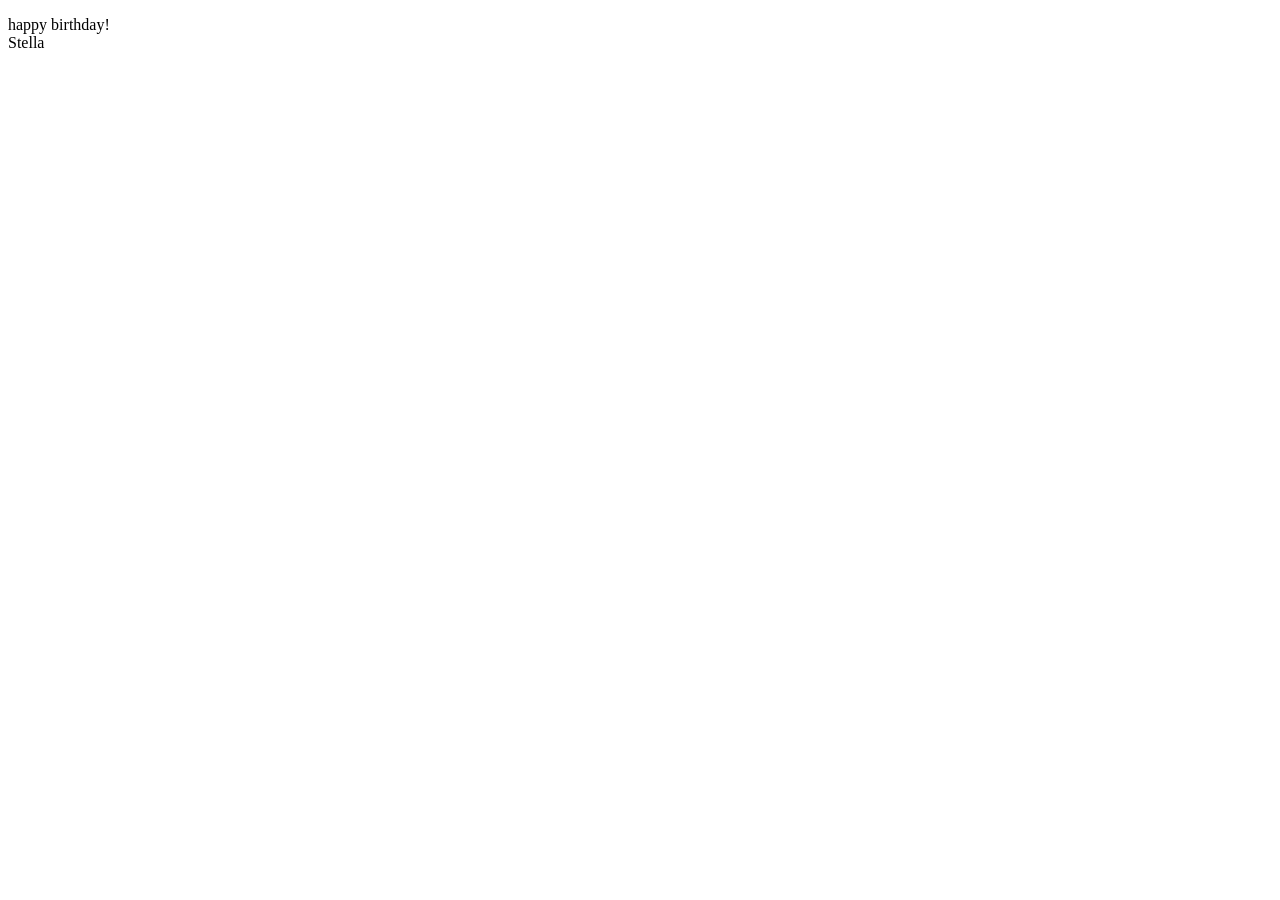
==== index.html @ af384763 "Rename vidi.html to index.html" ====
<!DOCTYPE html>
<html>
<head>
  <link rel="stylesheet" href="style.css">
</head>
<body>
  <div class="cake">
    <div class="candle">
      <div class="fire"></div>
    </div>
    <p>happy birthday! <br> Stella</p>
  </div>
</body>
</html>
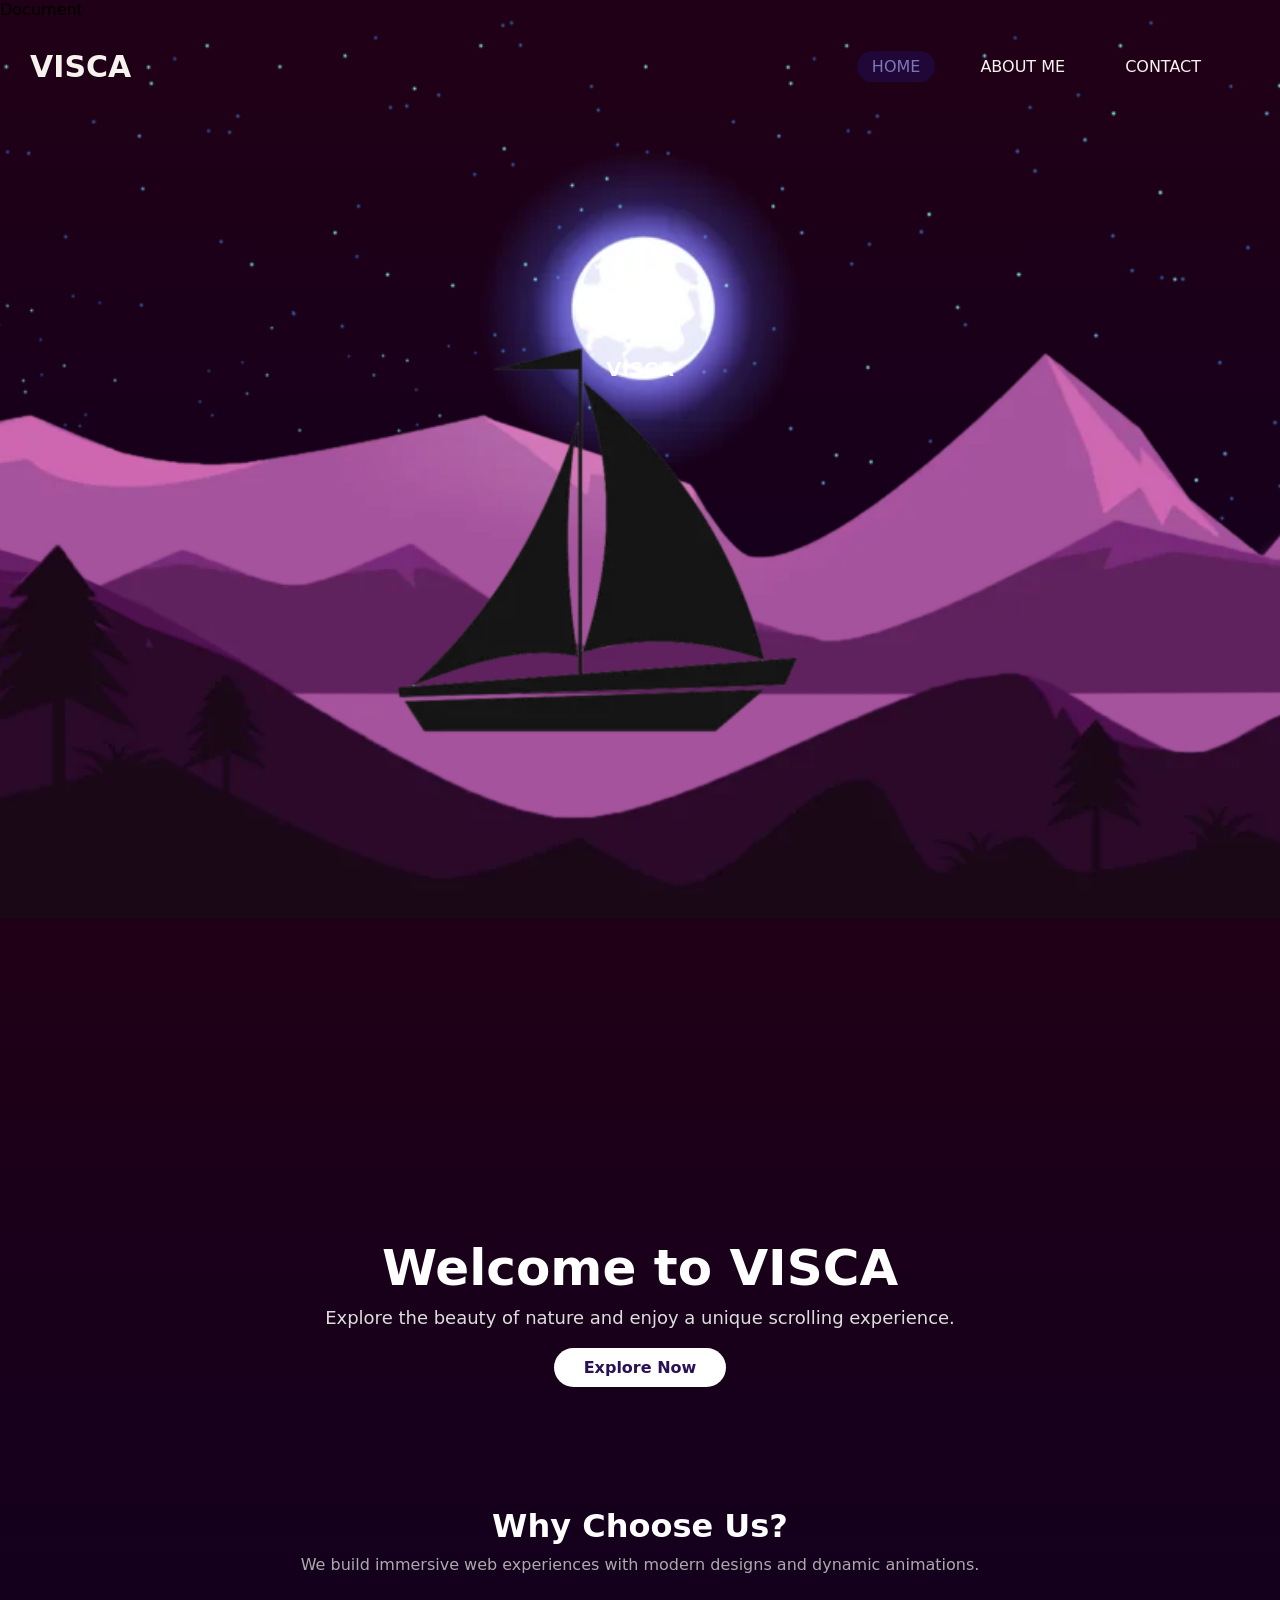
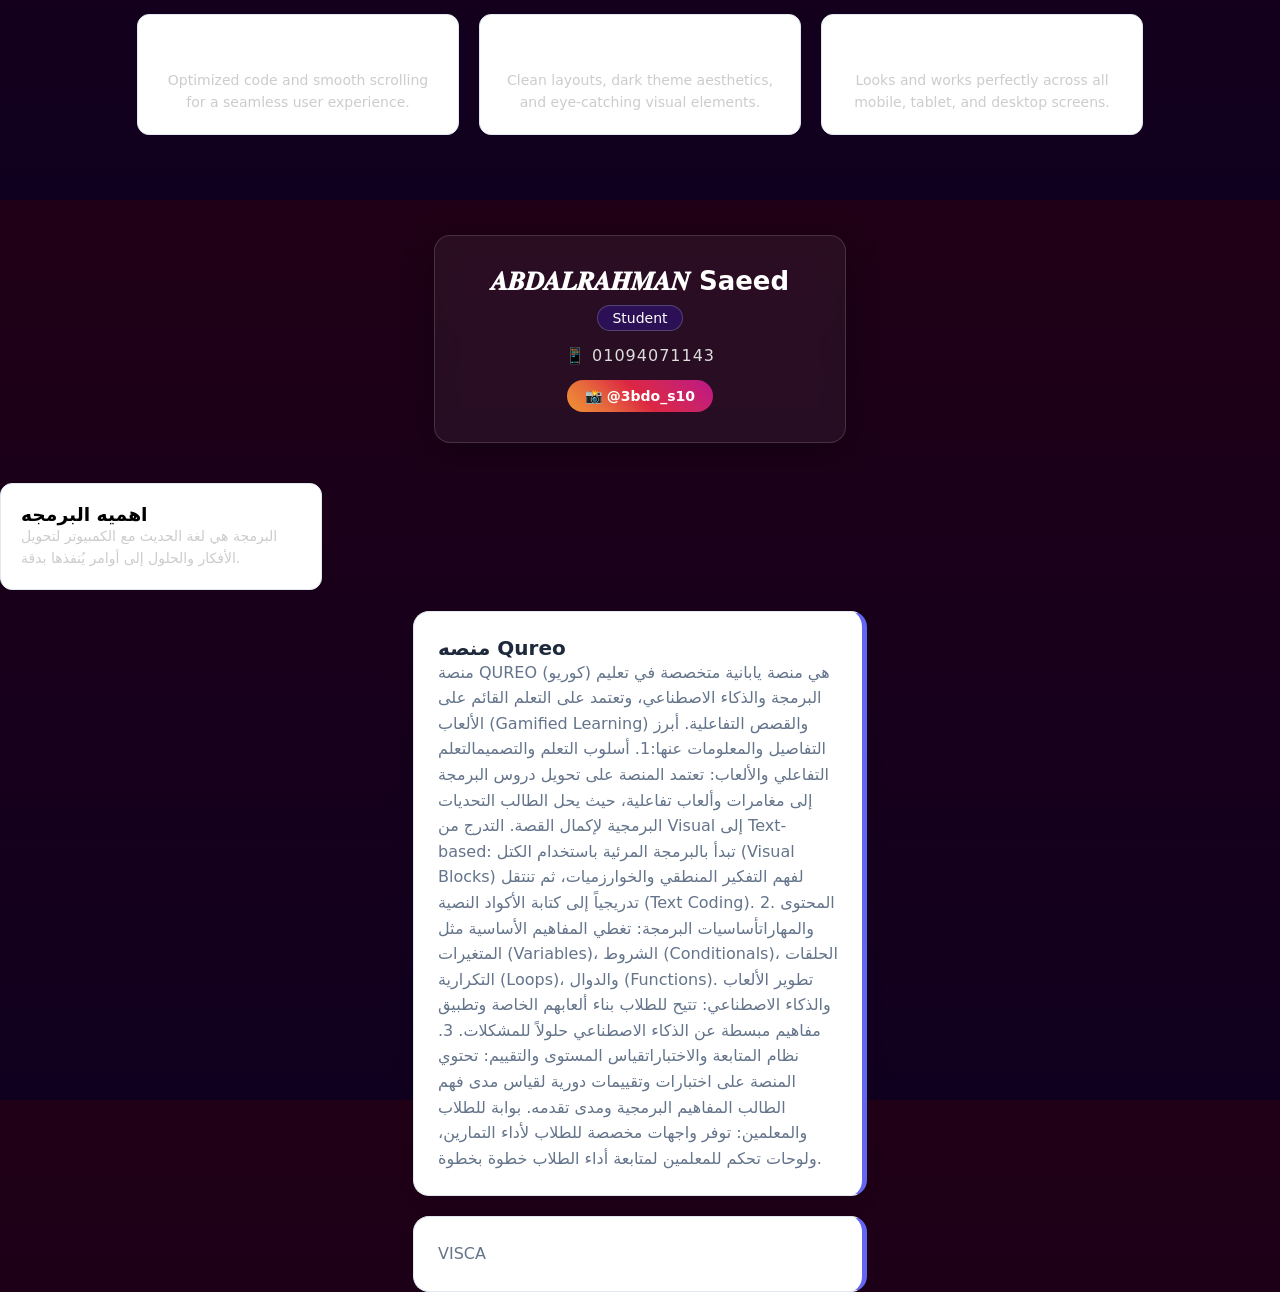
==== commit 3af04493: "Add files via upload" ====
--- a/index.html
+++ b/index.html
@@ -1,14 +1,86 @@
 <!DOCTYPE html>
-<html>
+<html lang="en">
 <head>
-  <link rel="stylesheet" href="style.css">
+    <meta charset="UTF-8">
+    <link rel="stylesheet" href="style.css"
+    <title>Document</title>
 </head>
 <body>
-  <div class="cake">
-    <div class="candle">
-      <div class="fire"></div>
+    <header>
+        <h2><a href="#" class="logo">VISCA</a></h2>
+        <ul>
+<li> <a href="#"class="active">HOME</a></li>
+<li> <a href="#">ABOUT ME</a></li>
+<li> <a href="#">CONTACT</a></li>
+
+        </ul>
+    </header>
+    <section class="main">
+   <img src="stars1-1024x576.png" id="stars">
+   <h2 class="VISCA">VISCA</h2>
+   <img src="moon2-1024x576.png.webp" id="moon">
+<img src="mountains3-1024x576.png.webp" id="mountain 3">
+<img src="mountains4-1024x576.png.webp" id="mountain 4">
+<img src="river5-1024x576.png.webp  " id="river">
+<img src="boat6-1024x576.png.webp" id="boat1">
+<img src="mountains7-1024x576.png.webp" id="mountain 7">
+
+<script src="main.js"></script>
+    </section>
+<div class="content">
+
+<div class="content">
+    <h2>Welcome to VISCA</h2>
+    <p>Explore the beauty of nature and enjoy a unique scrolling experience.</p>
+    <a href="#" class="btn">Explore Now</a>
+</div>
+</div>
+<div class="details-section">
+    <h3>Why Choose Us?</h3>
+    <p class="section-desc">We build immersive web experiences with modern designs and dynamic animations.</p>
+    
+    <div class="cards-container">
+        <div class="card">
+            <h4>Fast Performance</h4>
+            <p>Optimized code and smooth scrolling for a seamless user experience.</p>
+        </div>
+        <div class="card">
+            <h4>Modern Design</h4>
+            <p>Clean layouts, dark theme aesthetics, and eye-catching visual elements.</p>
+        </div>
+        <div class="card">
+            <h4>Fully Responsive</h4>
+            <p>Looks and works perfectly across all mobile, tablet, and desktop screens.</p>
+        </div>
     </div>
-    <p>happy birthday! <br> Stella</p>
-  </div>
+</div>
+
+</div>
+<div class="profile-card">
+    <div class="profile-info">
+        <h2>𝑨𝑩𝑫𝑨𝑳𝑹𝑨𝑯𝑴𝑨𝑵 Saeed</h2>
+        <span class="badge">Student</span>
+        <p class="phone">📱 01094071143</p>
+        <a href="https://instagram.com/3bdo_s10" target="_blank" class="insta-btn">
+            📸 @3bdo_s10
+        </a>
+    </div>
+</div>
+<div class="card">
+  <h3>اهميه البرمجه</h3>
+  <p>البرمجة هي لغة الحديث مع الكمبيوتر لتحويل الأفكار والحلول إلى أوامر يُنفذها بدقة.</p>
+</div>
+
+<div class="styled-box">
+  <h2>منصه Qureo</h2>
+  <p>منصة QUREO (كوريو) هي منصة يابانية متخصصة في تعليم البرمجة والذكاء الاصطناعي، وتعتمد على التعلم القائم على الألعاب (Gamified Learning) والقصص التفاعلية.  أبرز التفاصيل والمعلومات عنها:1. أسلوب التعلم والتصميمالتعلم التفاعلي والألعاب: تعتمد المنصة على تحويل دروس البرمجة إلى مغامرات وألعاب تفاعلية، حيث يحل الطالب التحديات البرمجية لإكمال القصة.  التدرج من Visual إلى Text-based: تبدأ بالبرمجة المرئية باستخدام الكتل (Visual Blocks) لفهم التفكير المنطقي والخوارزميات، ثم تنتقل تدريجياً إلى كتابة الأكواد النصية (Text Coding).  2. المحتوى والمهاراتأساسيات البرمجة: تغطي المفاهيم الأساسية مثل المتغيرات (Variables)، الشروط (Conditionals)، الحلقات التكرارية (Loops)، والدوال (Functions).  تطوير الألعاب والذكاء الاصطناعي: تتيح للطلاب بناء ألعابهم الخاصة وتطبيق مفاهيم مبسطة عن الذكاء الاصطناعي حلولاً للمشكلات.  3. نظام المتابعة والاختباراتقياس المستوى والتقييم: تحتوي المنصة على اختبارات وتقييمات دورية لقياس مدى فهم الطالب المفاهيم البرمجية ومدى تقدمه.  بوابة للطلاب والمعلمين: توفر واجهات مخصصة للطلاب لأداء التمارين، ولوحات تحكم للمعلمين لمتابعة أداء الطلاب خطوة بخطوة.  </p>
+</div>
+<div class="styled-box">
+    <P>VISCA</P>
+
+</div>
+
+
+
 </body>
-</html>
+</html> 
--- a/style.css
+++ b/style.css
@@ -0,0 +1,284 @@
+*{
+    margin: 0;
+    padding: 0;
+}
+body{
+    background:linear-gradient(#200016,#10001f);
+    height: 100vh;
+    font-family:system-ui, -apple-system, BlinkMacSystemFont, 'Segoe UI', Roboto, Oxygen, Ubuntu, Cantarell, 'Open Sans', 'Helvetica Neue', sans-serif;
+}
+a{
+
+    text-decoration: none;
+    color:rgb(246, 242, 237)
+}
+header{
+    position: fixed;
+    width: 95%;
+    z-index: 10;
+    display: flex;
+    justify-content: space-between;
+align-items: center;
+margin: 30px;
+
+}
+header .logo{
+font-size:30px ;
+text-transform:uppercase ;
+
+}
+header ul{
+    display: flex;
+    justify-content:center ;
+    align-items: center;
+    list-style: none;
+}
+header ul li{
+
+    margin-right: 30px;
+}
+header ul li a{
+    padding: 6px 15px ;
+    border-radius: 20px;
+}
+header ul li a:hover, .active{
+background:#210737;
+color: rgb(123, 120, 181);
+
+}
+.main{
+position: relative;
+height: 100vh;
+width: 100%;
+display: flex;
+justify-content: center;
+align-items: center;
+}
+main::after{
+    content: ;
+    position: absolute;
+    bottom: 0;
+    height: 100px;
+    width:100% ;
+    background: linear-gradient(to top #10001f,transparent )
+}
+.main img{
+position: absolute;
+width: 100%;
+height:100vh;
+object-fit:cover ;
+}
+#moon{
+    mix-blend-mode:screen ;
+    transform: translateY(100px);
+}
+.VISCA{
+    color: #f6ecf3;
+    font-size: 20PX;
+    text-transform: uppercase;
+    transform: translateY(-100px);
+
+}
+.content{
+color:#fdf6fb ;
+padding: 30px; ;
+}
+.content h2{
+    margin: 20px;
+    font-size: 40px;
+}
+.contant p{
+margin: 20px;
+
+}
+.content {
+    text-align: center;
+    color: #fff;
+    padding-top: 150px; /* أو تظبط المارجن حسب ما تحب */
+}
+
+.content h2 {
+    font-size: 50px;
+    margin-bottom: 10px;
+}
+
+.content p {
+    font-size: 18px;
+    margin-bottom: 20px;
+    color: #ddd;
+}
+
+.content .btn {
+    text-decoration: none;
+    background: #fff;
+    color: #2b1055;
+    padding: 10px 30px;
+    border-radius: 20px;
+    font-weight: bold;
+    display: inline-block;
+    transition: 0.3s;
+}
+
+.content .btn:hover {
+    background: #2b1055;
+    color: #fff;
+}
+.details-section {
+    padding: 60px 20px;
+    text-align: center;
+    color: #fff;
+}
+
+.details-section h3 {
+    font-size: 32px;
+    margin-bottom: 10px;
+}
+
+.section-desc {
+    color: #aaa;
+    margin-bottom: 40px;
+}
+
+.cards-container {
+    display: flex;
+    justify-content: center;
+    gap: 20px;
+    flex-wrap: wrap;
+}
+
+.card {
+    background: rgba(255, 255, 255, 0.05);
+    border: 1px solid rgba(255, 255, 255, 0.1);
+    padding: 25px;
+    border-radius: 12px;
+    width: 280px;
+    backdrop-filter: blur(5px);
+    transition: transform 0.3s, background 0.3s;
+}
+
+.card:hover {
+    transform: translateY(-8px);
+    background: rgba(255, 255, 255, 0.1);
+}
+
+.card h4 {
+    font-size: 20px;
+    margin-bottom: 10px;
+    color: #fff;
+}
+
+.card p {
+    font-size: 14px;
+    color: #ccc;
+    line-height: 1.6;
+}
+.profile-card {
+    background: rgba(255, 255, 255, 0.05);
+    border: 1px solid rgba(255, 255, 255, 0.15);
+    border-radius: 16px;
+    padding: 30px;
+    max-width: 350px;
+    margin: 40px auto;
+    text-align: center;
+    backdrop-filter: blur(10px);
+    box-shadow: 0 8px 32px rgba(0, 0, 0, 0.3);
+}
+
+.profile-info h2 {
+    color: #fff;
+    font-size: 26px;
+    margin-bottom: 8px;
+}
+
+.profile-info .badge {
+    display: inline-block;
+    background: #2b1055;
+    color: #fff;
+    padding: 4px 14px;
+    border-radius: 20px;
+    font-size: 14px;
+    margin-bottom: 15px;
+    border: 1px solid rgba(255, 255, 255, 0.2);
+}
+
+.profile-info .phone {
+    color: #ddd;
+    font-size: 16px;
+    letter-spacing: 1px;
+}
+body {
+    min-height: 100vh;
+    overflow-x: hidden;
+    /* يمنع أي مساحة فاضية زيادة تحت */
+    margin: 0;
+    padding: 0;
+}
+.insta-btn {
+    display: inline-block;
+    margin-top: 15px;
+    padding: 8px 18px;
+    color: #fff;
+    text-decoration: none;
+    font-weight: bold;
+    font-size: 14px;
+    border-radius: 25px;
+    background: linear-gradient(45deg, #f09433, #e6683c, #dc2743, #cc2366, #bc1888);
+    transition: transform 0.3s, box-shadow 0.3s;
+}
+
+.insta-btn:hover {
+    transform: translateY(-3px);
+    box-shadow: 0 5px 15px rgba(220, 39, 67, 0.4);
+}
+.card {
+  padding: 20px;
+  border-radius: 12px;
+  background: #ffffff;
+  border: 1px solid #e2e8f0;
+  transition: transform 0.3s ease, box-shadow 0.3s ease;
+}
+
+.card:hover {
+  transform: translateY(-8px);
+  box-shadow: 0 12px 24px rgba(0, 0, 0, 0.1);
+}
+.btn-primary {
+  padding: 12px 28px;
+  border: none;
+  border-radius: 8px;
+  background: linear-gradient(135deg, #6366f1, #4f46e5);
+  color: white;
+  font-weight: bold;
+  cursor: pointer;
+  transition: opacity 0.2s ease, transform 0.1s ease;
+}
+
+.btn-primary:hover {
+  opacity: 0.9;
+}
+
+.btn-primary:active {
+  transform: scale(0.98);
+}
+.styled-box {
+  max-width: 400px; /* عرض المربع */
+  padding: 24px; /* مسافة داخلية بين النص والحدود */
+  margin: 20px auto; /* توسيط المربع في منتصف الصفحة */
+  background: #ffffff; /* لون الخلفية */
+  border-radius: 16px; /* انحناء الزوايا */
+  border: 1px solid #e2e8f0; /* إطار ناعم */
+  box-shadow: 0 10px 25px -5px rgba(0, 0, 0, 0.08); /* ظل ناعم لخروج المربع عن الخلفية */
+  border-right: 5px solid #6366f1; /* شريط ملون جانبي لإضافة لمسة جمالية */
+}
+
+.styled-box h2 {
+  margin-top: 0;
+  color: #1e293b;
+  font-size: 1.25rem;
+}
+
+.styled-box p {
+  color: #64748b;
+  line-height: 1.6;
+  margin-bottom: 0;
+}
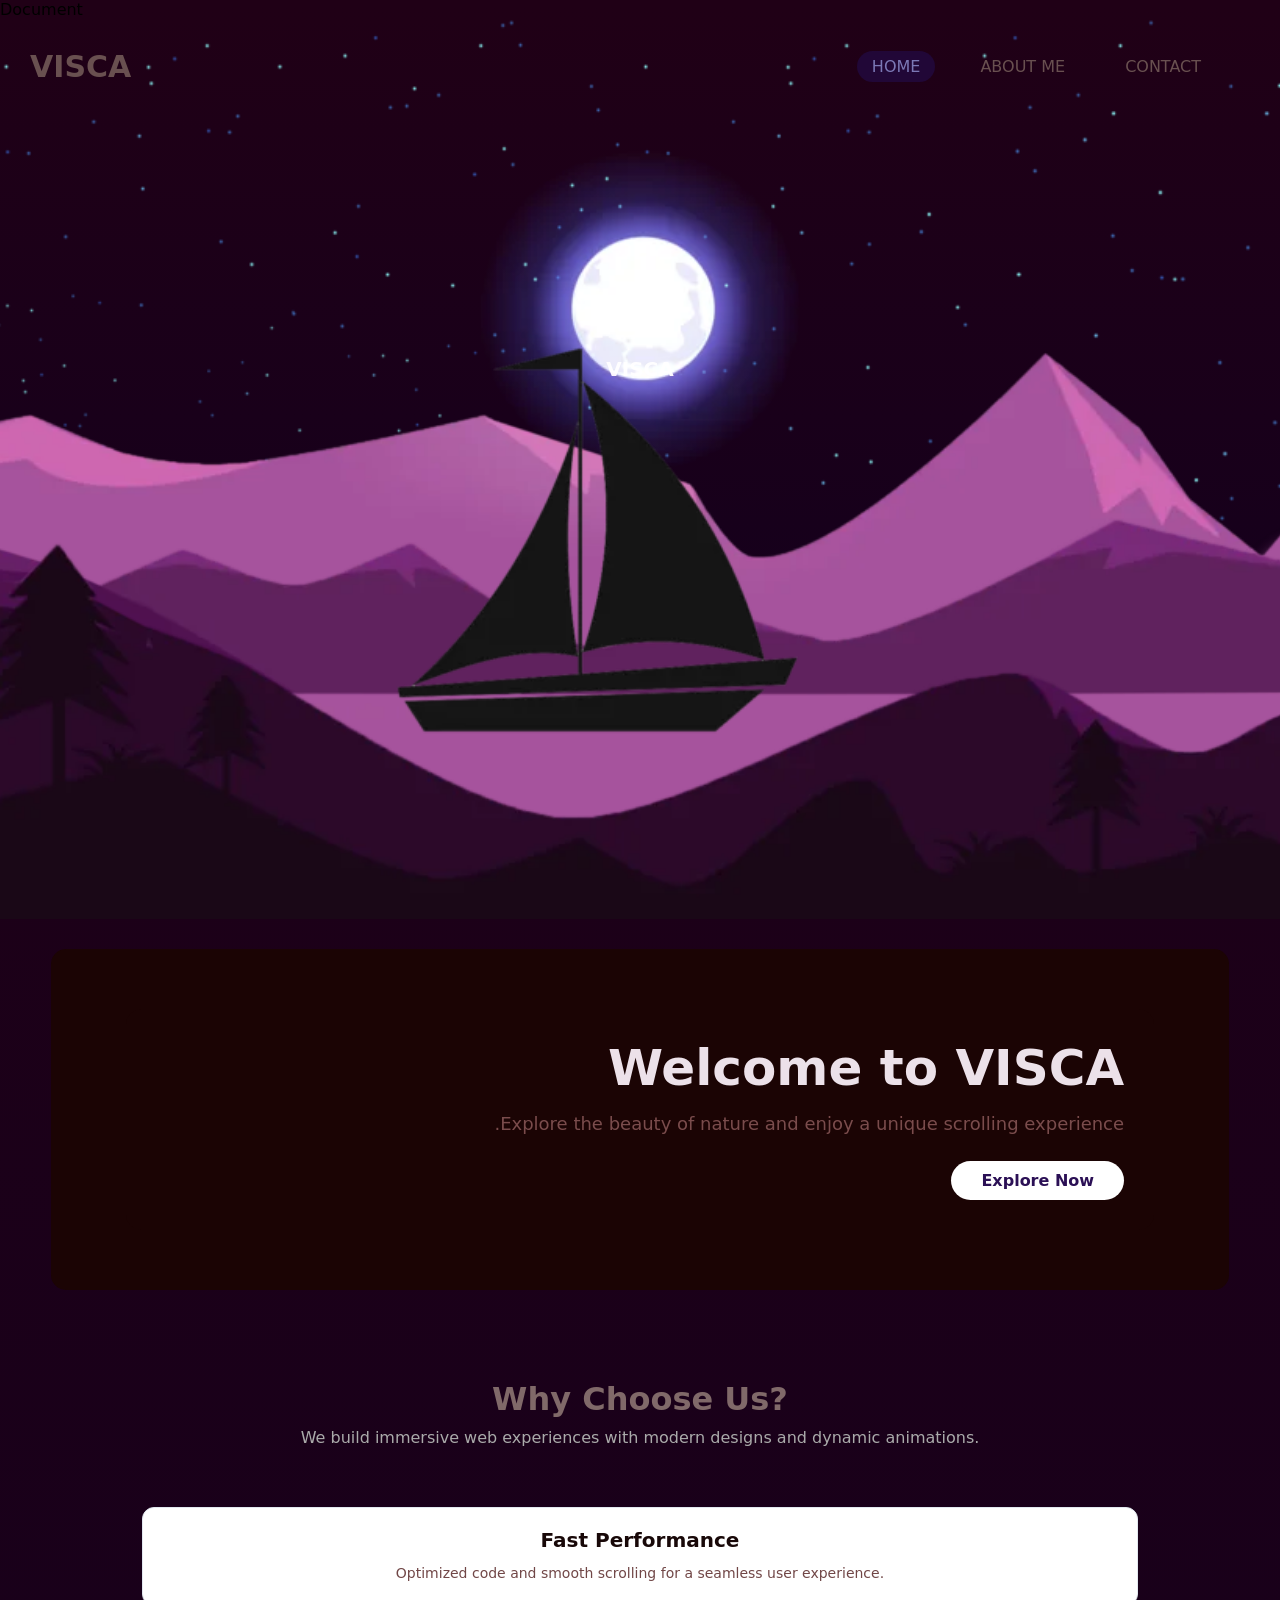
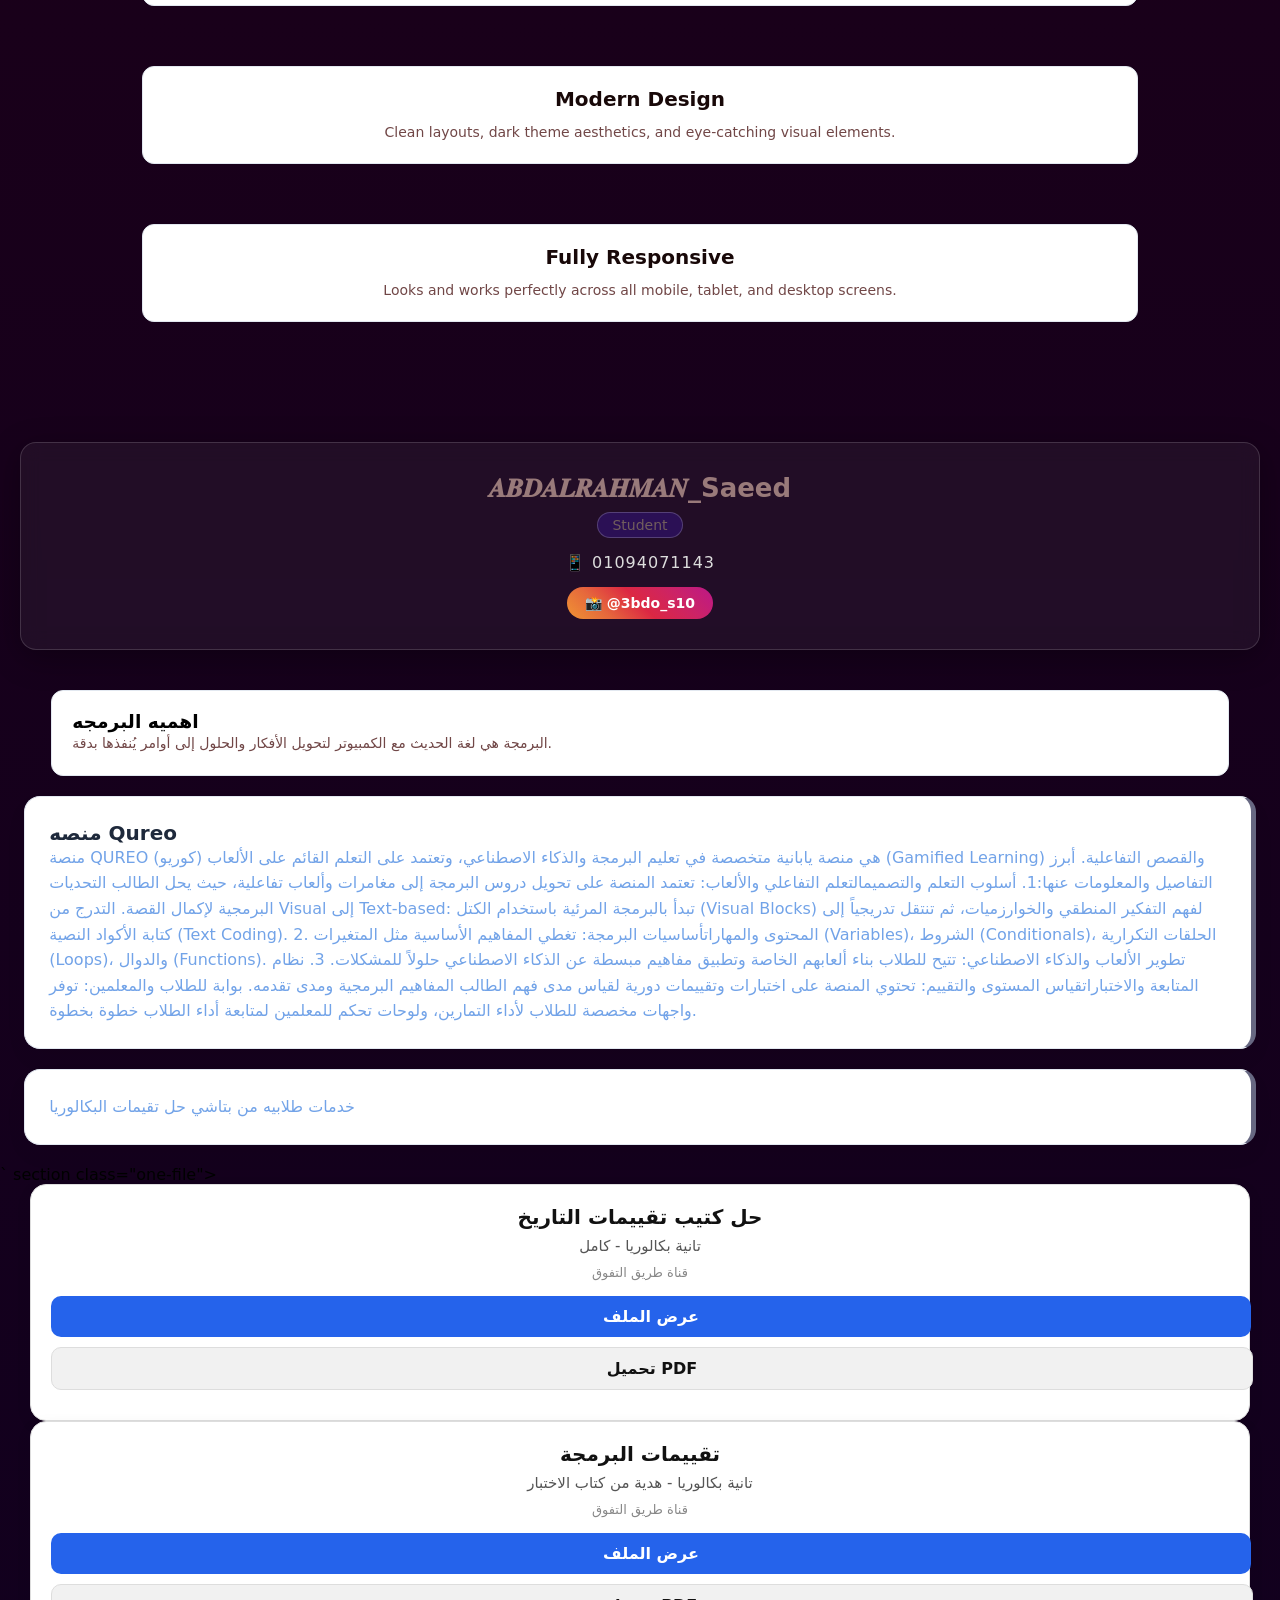
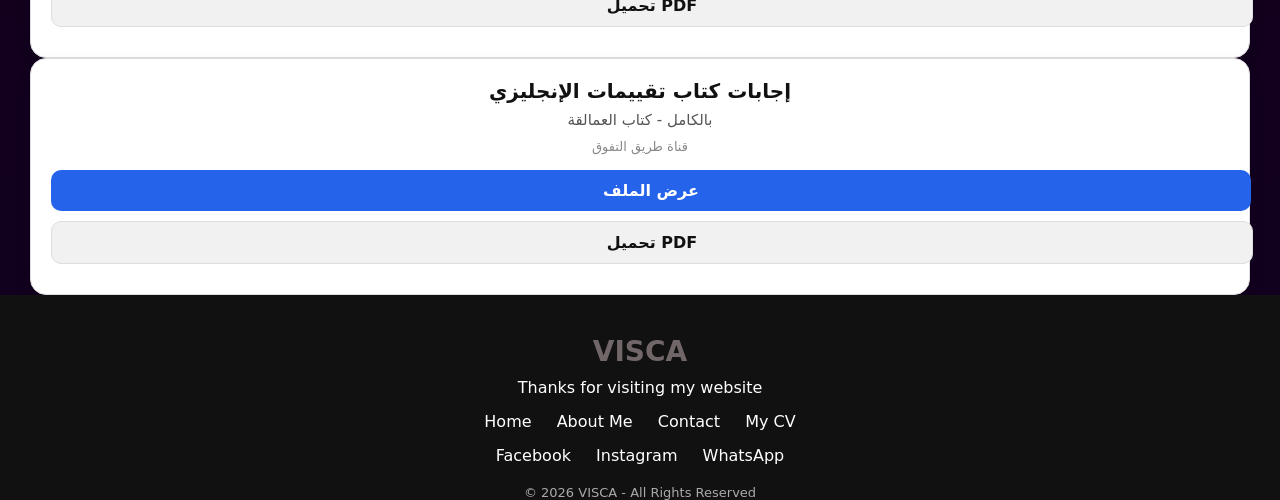
==== commit 5e81873b: "Add files via upload" ====
--- a/index.html
+++ b/index.html
@@ -2,6 +2,7 @@
 <html lang="en">
 <head>
     <meta charset="UTF-8">
+   <meta name="viewport" content="width=device-width, initial-scale=1.0">
     <link rel="stylesheet" href="style.css"
     <title>Document</title>
 </head>
@@ -58,7 +59,7 @@
 </div>
 <div class="profile-card">
     <div class="profile-info">
-        <h2>𝑨𝑩𝑫𝑨𝑳𝑹𝑨𝑯𝑴𝑨𝑵 Saeed</h2>
+        <h2>𝑨𝑩𝑫𝑨𝑳𝑹𝑨𝑯𝑴𝑨𝑵_Saeed</h2>
         <span class="badge">Student</span>
         <p class="phone">📱 01094071143</p>
         <a href="https://instagram.com/3bdo_s10" target="_blank" class="insta-btn">
@@ -76,11 +77,57 @@
   <p>منصة QUREO (كوريو) هي منصة يابانية متخصصة في تعليم البرمجة والذكاء الاصطناعي، وتعتمد على التعلم القائم على الألعاب (Gamified Learning) والقصص التفاعلية.  أبرز التفاصيل والمعلومات عنها:1. أسلوب التعلم والتصميمالتعلم التفاعلي والألعاب: تعتمد المنصة على تحويل دروس البرمجة إلى مغامرات وألعاب تفاعلية، حيث يحل الطالب التحديات البرمجية لإكمال القصة.  التدرج من Visual إلى Text-based: تبدأ بالبرمجة المرئية باستخدام الكتل (Visual Blocks) لفهم التفكير المنطقي والخوارزميات، ثم تنتقل تدريجياً إلى كتابة الأكواد النصية (Text Coding).  2. المحتوى والمهاراتأساسيات البرمجة: تغطي المفاهيم الأساسية مثل المتغيرات (Variables)، الشروط (Conditionals)، الحلقات التكرارية (Loops)، والدوال (Functions).  تطوير الألعاب والذكاء الاصطناعي: تتيح للطلاب بناء ألعابهم الخاصة وتطبيق مفاهيم مبسطة عن الذكاء الاصطناعي حلولاً للمشكلات.  3. نظام المتابعة والاختباراتقياس المستوى والتقييم: تحتوي المنصة على اختبارات وتقييمات دورية لقياس مدى فهم الطالب المفاهيم البرمجية ومدى تقدمه.  بوابة للطلاب والمعلمين: توفر واجهات مخصصة للطلاب لأداء التمارين، ولوحات تحكم للمعلمين لمتابعة أداء الطلاب خطوة بخطوة.  </p>
 </div>
 <div class="styled-box">
-    <P>VISCA</P>
+    <P>خدمات طلابيه من بتاشي 
+        حل تقيمات البكالوريا
+    </P>
 
-</div>
+</div>`
 
+section class="one-file">
+  <div class="small-box">
+    <h3>حل كتيب تقييمات التاريخ</h3>
+    <p>تانية بكالوريا - كامل</p>
+    <span>قناة طريق التفوق</span>
+    <a href="pdfs/tarikh.pdf" target="_blank" class="btn-view">عرض الملف</a>
+    <a href="pdfs/tarikh.pdf" download class="btn-down">تحميل PDF</a>
+  </div>
+</section>
 
+  <!-- مربع البرمجة الجديد -->
+  <div class="small-box">
+    <h3>تقييمات البرمجة</h3>
+    <p>تانية بكالوريا - هدية من كتاب الاختبار</p>
+    <span>قناة طريق التفوق</span>
+    <a href="pdfs/prog.pdf" target="_blank" class="btn-view">عرض الملف</a>
+    <a href="pdfs/prog.pdf" download class="btn-down">تحميل PDF</a>
+  </div>
+  <div class="small-box">
+    <h3>إجابات كتاب تقييمات الإنجليزي</h3>
+    <p>بالكامل - كتاب العمالقة</p>
+    <span>قناة طريق التفوق</span>
+    <a href="pdfs/english.pdf" target="_blank" class="btn-view">عرض الملف</a>
+    <a href="pdfs/english.pdf" download class="btn-down">تحميل PDF</a>
+  </div>
+</section>
+</section>
+<footer>
+  <h3>VISCA</h3>
+  <p>Thanks for visiting my website</p>
 
+  <div class="footer-links">
+    <a href="#home">Home</a>
+    <a href="#about">About Me</a>
+    <a href="#contact">Contact</a>
+    <a href="my-cv.pdf" target="_blank">My CV</a>
+  </div>
+
+  <div class="footer-social">
+    <a href="https://www.facebook.com/اسمك" target="_blank">Facebook</a>
+    <a href="https://www.instagram.com/اسمك" target="_blank">Instagram</a>
+    <a href="https://wa.me/201000000000" target="_blank">WhatsApp</a>
+  </div>
+
+  <p class="copy">© 2026 VISCA - All Rights Reserved</p>
+</footer>
 </body>
 </html> 
--- a/style.css
+++ b/style.css
@@ -10,7 +10,7 @@
 a{
 
     text-decoration: none;
-    color:rgb(246, 242, 237)
+    color:rgb(105, 80, 80)
 }
 header{
     position: fixed;
@@ -55,7 +55,7 @@
 align-items: center;
 }
 main::after{
-    content: ;
+    content: 5px; ;
     position: absolute;
     bottom: 0;
     height: 100px;
@@ -79,22 +79,30 @@
     transform: translateY(-100px);
 
 }
-.content{
-color:#fdf6fb ;
-padding: 30px; ;
-}
-.content h2{
-    margin: 20px;
-    font-size: 40px;
-}
-.contant p{
-margin: 20px;
-
-}
 .content {
-    text-align: center;
-    color: #fff;
-    padding-top: 150px; /* أو تظبط المارجن حسب ما تحب */
+  width: 100%;
+  max-width: 1150px;
+  margin: 30px auto;
+  background: #1b0404;
+  color: #ece1e9;
+  padding: 30px;
+  border-radius: 15px;
+  text-align: right;
+  direction: rtl;
+  height: auto;
+  box-sizing: border-box;
+}
+
+.content h2 {
+  margin: 0 0 20px 0;
+  font-size: 32px;
+  text-align: right;
+}
+
+.content p {
+  margin: 0;
+  line-height: 1.9;
+  font-size: 17px;
 }
 
 .content h2 {
@@ -105,7 +113,7 @@
 .content p {
     font-size: 18px;
     margin-bottom: 20px;
-    color: #ddd;
+    color: #7a4c4c;
 }
 
 .content .btn {
@@ -120,13 +128,13 @@
 }
 
 .content .btn:hover {
-    background: #2b1055;
+    background: #57486e;
     color: #fff;
 }
 .details-section {
     padding: 60px 20px;
     text-align: center;
-    color: #fff;
+    color: #806969;
 }
 
 .details-section h3 {
@@ -151,7 +159,7 @@
     border: 1px solid rgba(255, 255, 255, 0.1);
     padding: 25px;
     border-radius: 12px;
-    width: 280px;
+    width: 400px;
     backdrop-filter: blur(5px);
     transition: transform 0.3s, background 0.3s;
 }
@@ -164,12 +172,12 @@
 .card h4 {
     font-size: 20px;
     margin-bottom: 10px;
-    color: #fff;
+    color: #180808;
 }
 
 .card p {
     font-size: 14px;
-    color: #ccc;
+    color: #714747;
     line-height: 1.6;
 }
 .profile-card {
@@ -185,7 +193,7 @@
 }
 
 .profile-info h2 {
-    color: #fff;
+    color: #997a7a;
     font-size: 26px;
     margin-bottom: 8px;
 }
@@ -193,7 +201,7 @@
 .profile-info .badge {
     display: inline-block;
     background: #2b1055;
-    color: #fff;
+    color: #715d5d;
     padding: 4px 14px;
     border-radius: 20px;
     font-size: 14px;
@@ -228,7 +236,7 @@
 
 .insta-btn:hover {
     transform: translateY(-3px);
-    box-shadow: 0 5px 15px rgba(220, 39, 67, 0.4);
+    box-shadow: 0 5px 15px rgba(127, 106, 109, 0.4);
 }
 .card {
   padding: 20px;
@@ -268,7 +276,7 @@
   border-radius: 16px; /* انحناء الزوايا */
   border: 1px solid #e2e8f0; /* إطار ناعم */
   box-shadow: 0 10px 25px -5px rgba(0, 0, 0, 0.08); /* ظل ناعم لخروج المربع عن الخلفية */
-  border-right: 5px solid #6366f1; /* شريط ملون جانبي لإضافة لمسة جمالية */
+  border-right: 5px solid #676882; /* شريط ملون جانبي لإضافة لمسة جمالية */
 }
 
 .styled-box h2 {
@@ -278,7 +286,206 @@
 }
 
 .styled-box p {
-  color: #64748b;
+  color: #72a3e8;
   line-height: 1.6;
   margin-bottom: 0;
+}
+html, body {
+  height: auto !important;
+  min-height: 0 !important;
+  overflow-x: hidden;
+  overflow-y: auto;
+}
+
+body > *:last-child {
+  height: auto !important;
+  min-height: 0 !important;
+  margin-bottom: 0 !important;
+  padding-bottom: 0 !important;
+}
+footer {
+  background-color: #111; /* أسود زي موقعك */
+  color: white;
+  text-align: center;
+  padding: 40px 20px;
+  margin: 0;
+  height: auto; /* دي اللي بتخليه يقف ومايكملش */
+}
+
+footer h3 {
+  color: #726768; /* أحمر زي اللون اللي عندك */
+  font-size: 28px;
+  margin: 0 0 10px 0;
+}
+
+footer a {
+  color: white;
+  text-decoration: none;
+  margin: 0 10px;
+  font-size: 16px;
+}
+
+footer a:hover {
+  color: #e50914;
+}
+
+.footer-links, .footer-social {
+  margin: 15px 0;
+}
+
+.copy {
+  font-size: 13px;
+  color: #aaa;
+  margin-top: 20px;
+}
+/* خلي الكارت الأبيض بعرض الشاشة */
+.قسم-الكلام-الأبيض, .card, .box, .content-box {
+  width: 90% !important;
+  max-width: 1100px !important;
+  margin: 20px auto !important;
+  box-sizing: border-box;
+  height: auto !important;
+  min-height: 0 !important;
+  overflow: hidden;
+}
+
+/* لو عايزه يلزق في الشاشة كلها من غير فراغ خالص */
+.full-width {
+  width: 100% !important;
+  max-width: 100% !important;
+  margin: 0 !important;
+  border-radius: 0 !important;
+}
+/* جرب ده مؤقتا عشان نعرف المشكلة فين */
+body * {
+  max-width: 100% !important;
+}
+
+div[class] {
+  width: 92% !important;
+  max-width: 1200px !important;
+  margin-left: auto !important;
+  margin-right: auto !important;
+}
+.one-file {
+  display: flex;
+  justify-content: center;
+  margin: 40px 0;
+  direction: rtl;
+}
+
+.small-box {
+  width: 320px;
+  background: #fff;
+  color: #111;
+  padding: 20px;
+  border-radius: 15px;
+  text-align: center;
+  box-shadow: 0 5px 20px rgba(0,0,0,0.3);
+}
+
+.small-box h3 {
+  font-size: 19px;
+  margin: 0 0 8px 0;
+}
+
+.small-box p {
+  color: #555;
+  margin: 0 0 5px 0;
+  font-size: 15px;
+}
+
+.small-box span {
+  font-size: 13px;
+  color: #e50914;
+  display: block;
+  margin-bottom: 15px;
+}
+
+.btn-view, .btn-down {
+  display: block;
+  text-align: center;
+  padding: 10px;
+  border-radius: 8px;
+  text-decoration: none;
+  margin-top: 8px;
+  font-weight: bold;
+}
+
+.btn-view { background: #111; color: #fff; }
+.btn-down { background: #e50914; color: #fff; }
+one-file {
+  display: flex;
+  justify-content: center;
+  flex-wrap: wrap;
+  gap: 20px;
+  margin: 40px 0;
+  direction: rtl;
+}
+.one-file {
+  display: flex;
+  justify-content: center;
+  flex-wrap: wrap;
+  gap: 20px;
+  margin: 40px 0;
+  direction: rtl;
+}
+
+.small-box {
+  width: 300px;
+  background: #fff;
+  border: 1px solid #ddd;
+  border-radius: 16px;
+  padding: 20px;
+  text-align: center;
+  box-shadow: 0 5px 15px rgba(0,0,0,0.08);
+}
+
+.small-box h3 {
+  font-size: 20px;
+  margin-bottom: 8px;
+  color: #111;
+}
+
+.small-box p {
+  color: #555;
+  font-size: 15px;
+  margin-bottom: 10px;
+}
+
+.small-box span {
+  display: block;
+  color: #888;
+  font-size: 13px;
+  margin-bottom: 16px;
+}
+
+.btn-view, .btn-down {
+  display: block;
+  width: 100%;
+  padding: 11px;
+  border-radius: 10px;
+  text-decoration: none;
+  font-weight: bold;
+  margin-bottom: 10px;
+  text-align: center;
+}
+
+.btn-view {
+  background: #2563eb;
+  color: #fff;
+}
+
+.btn-down {
+  background: #f1f1f1;
+  color: #111;
+  border: 1px solid #ddd;
+}
+
+.btn-view:hover {
+  background: #1d4ed8;
+}
+
+.btn-down:hover {
+  background: #e5e5e5;
 }
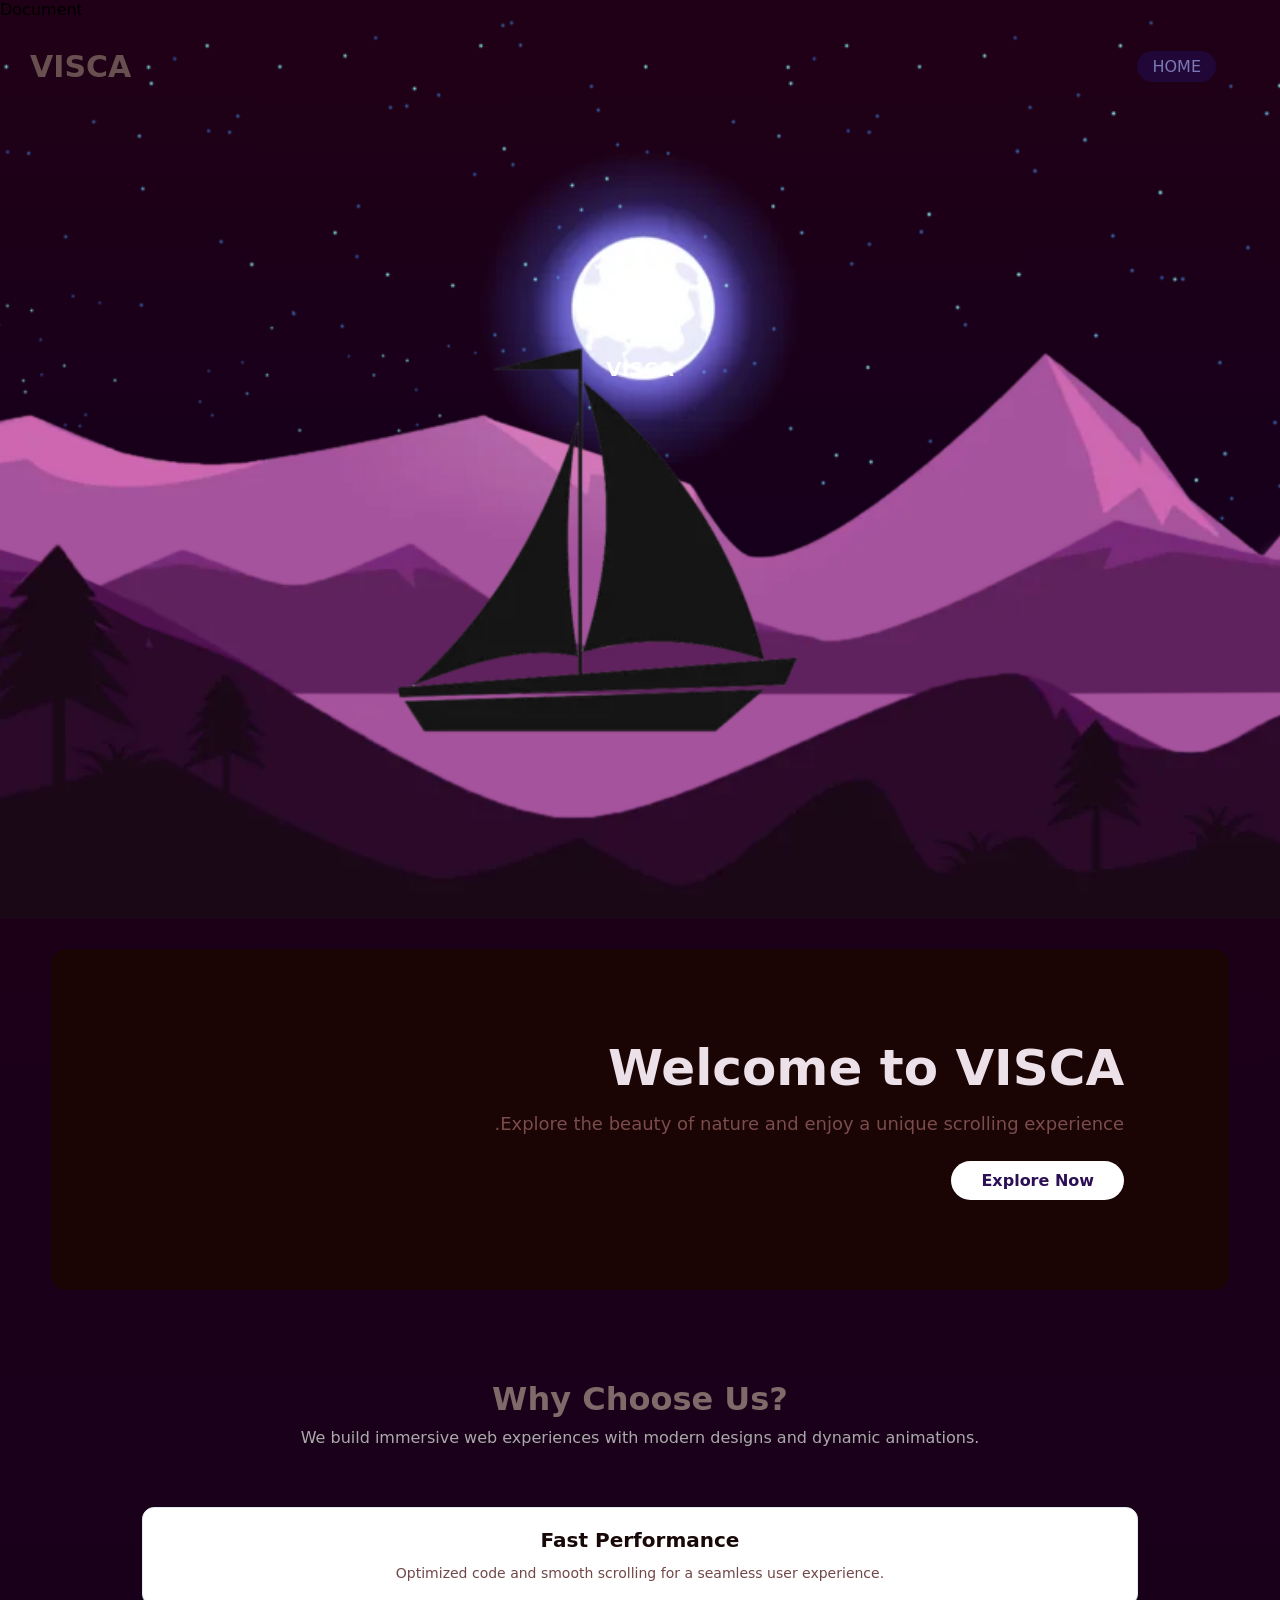
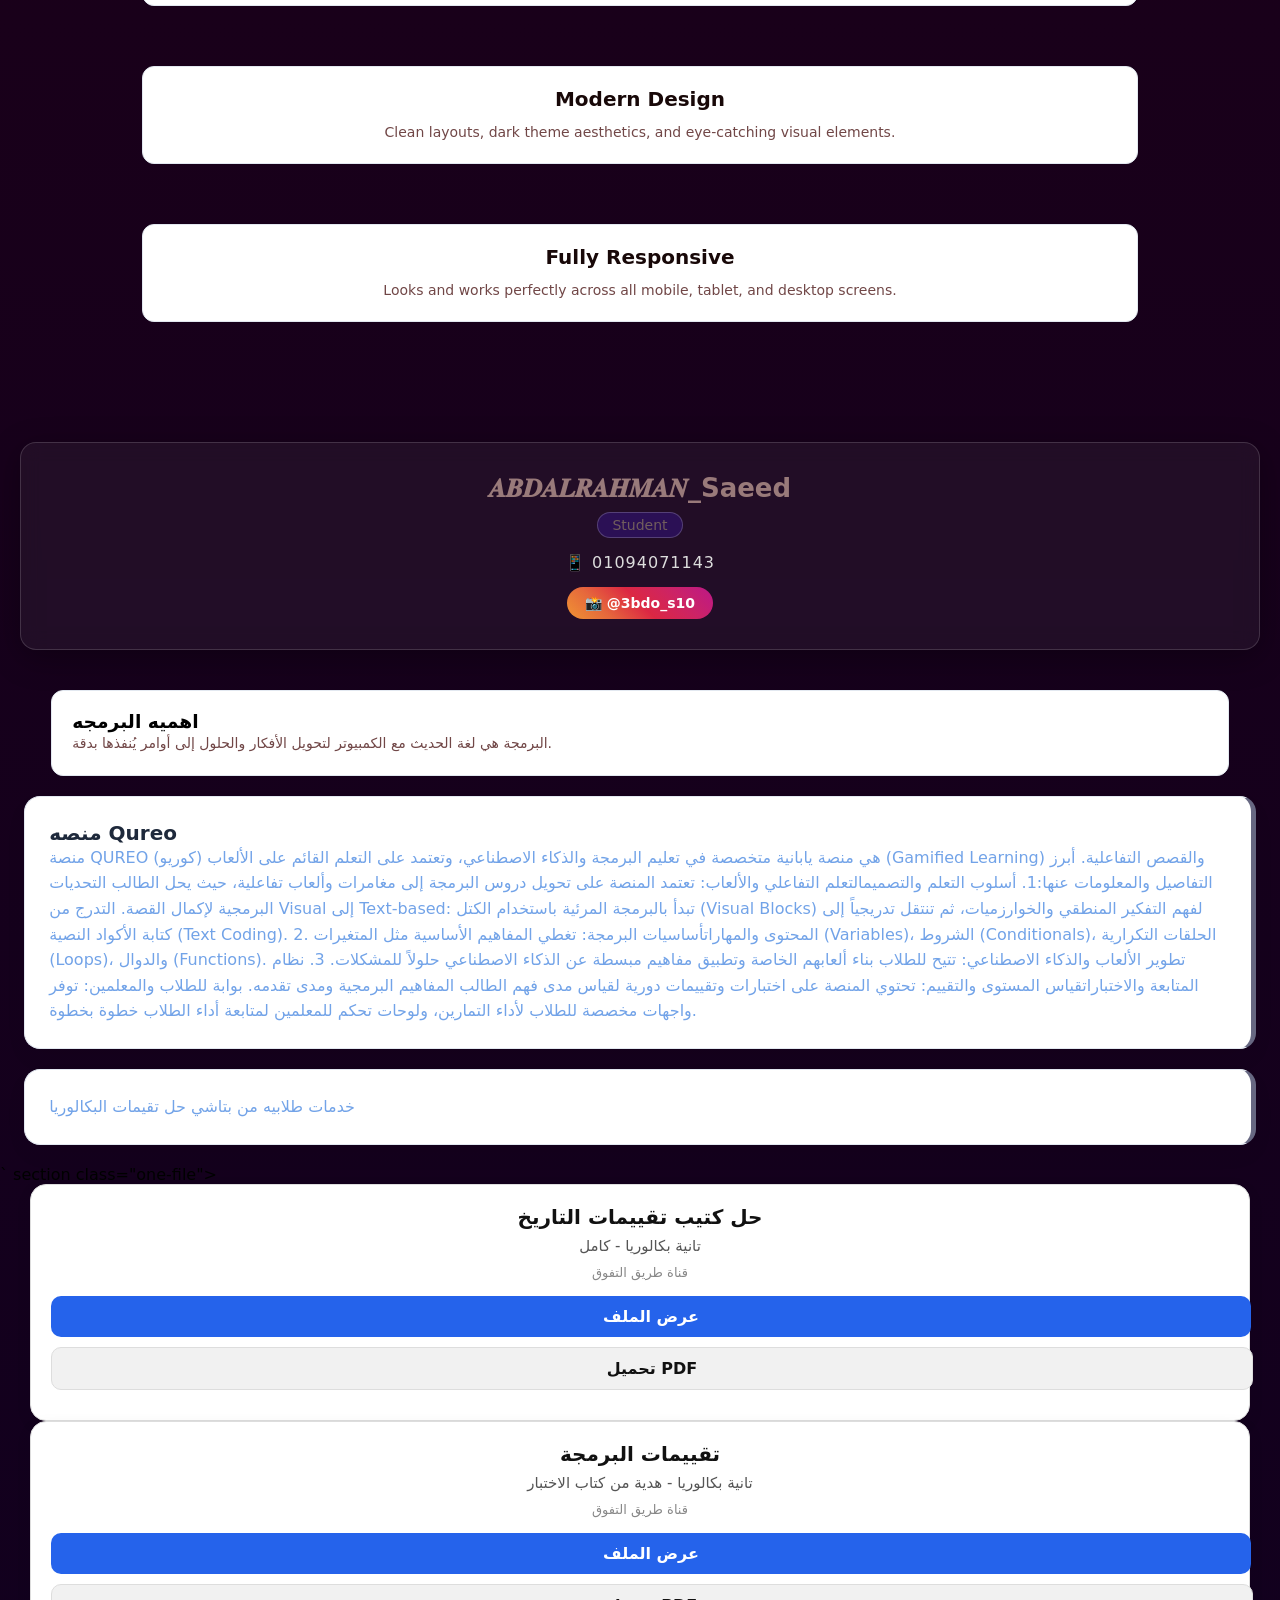
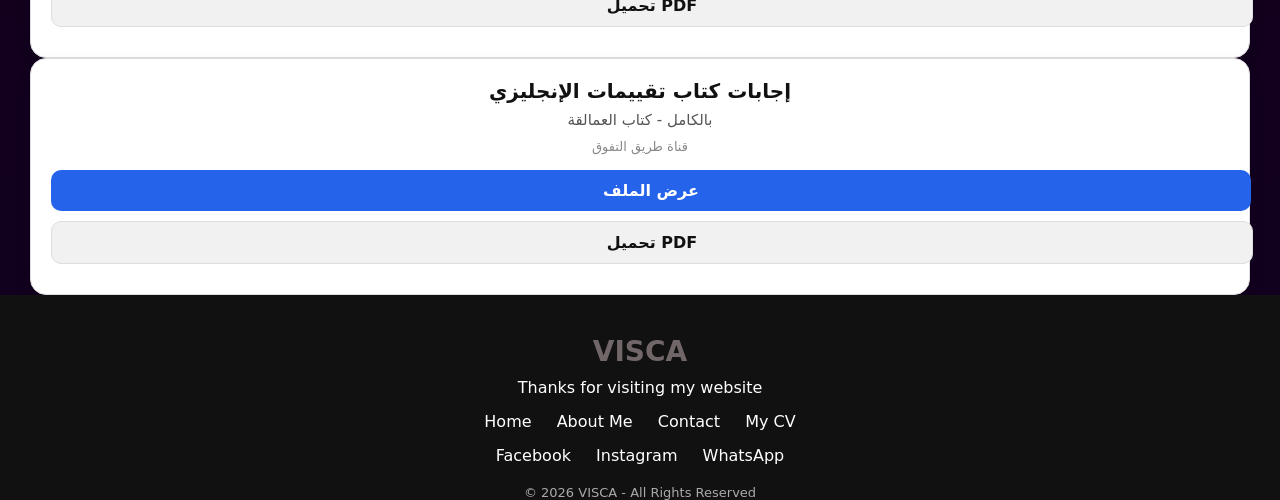
==== commit 10948fb4: "Add files via upload" ====
--- a/index.html
+++ b/index.html
@@ -11,8 +11,6 @@
         <h2><a href="#" class="logo">VISCA</a></h2>
         <ul>
 <li> <a href="#"class="active">HOME</a></li>
-<li> <a href="#">ABOUT ME</a></li>
-<li> <a href="#">CONTACT</a></li>
 
         </ul>
     </header>
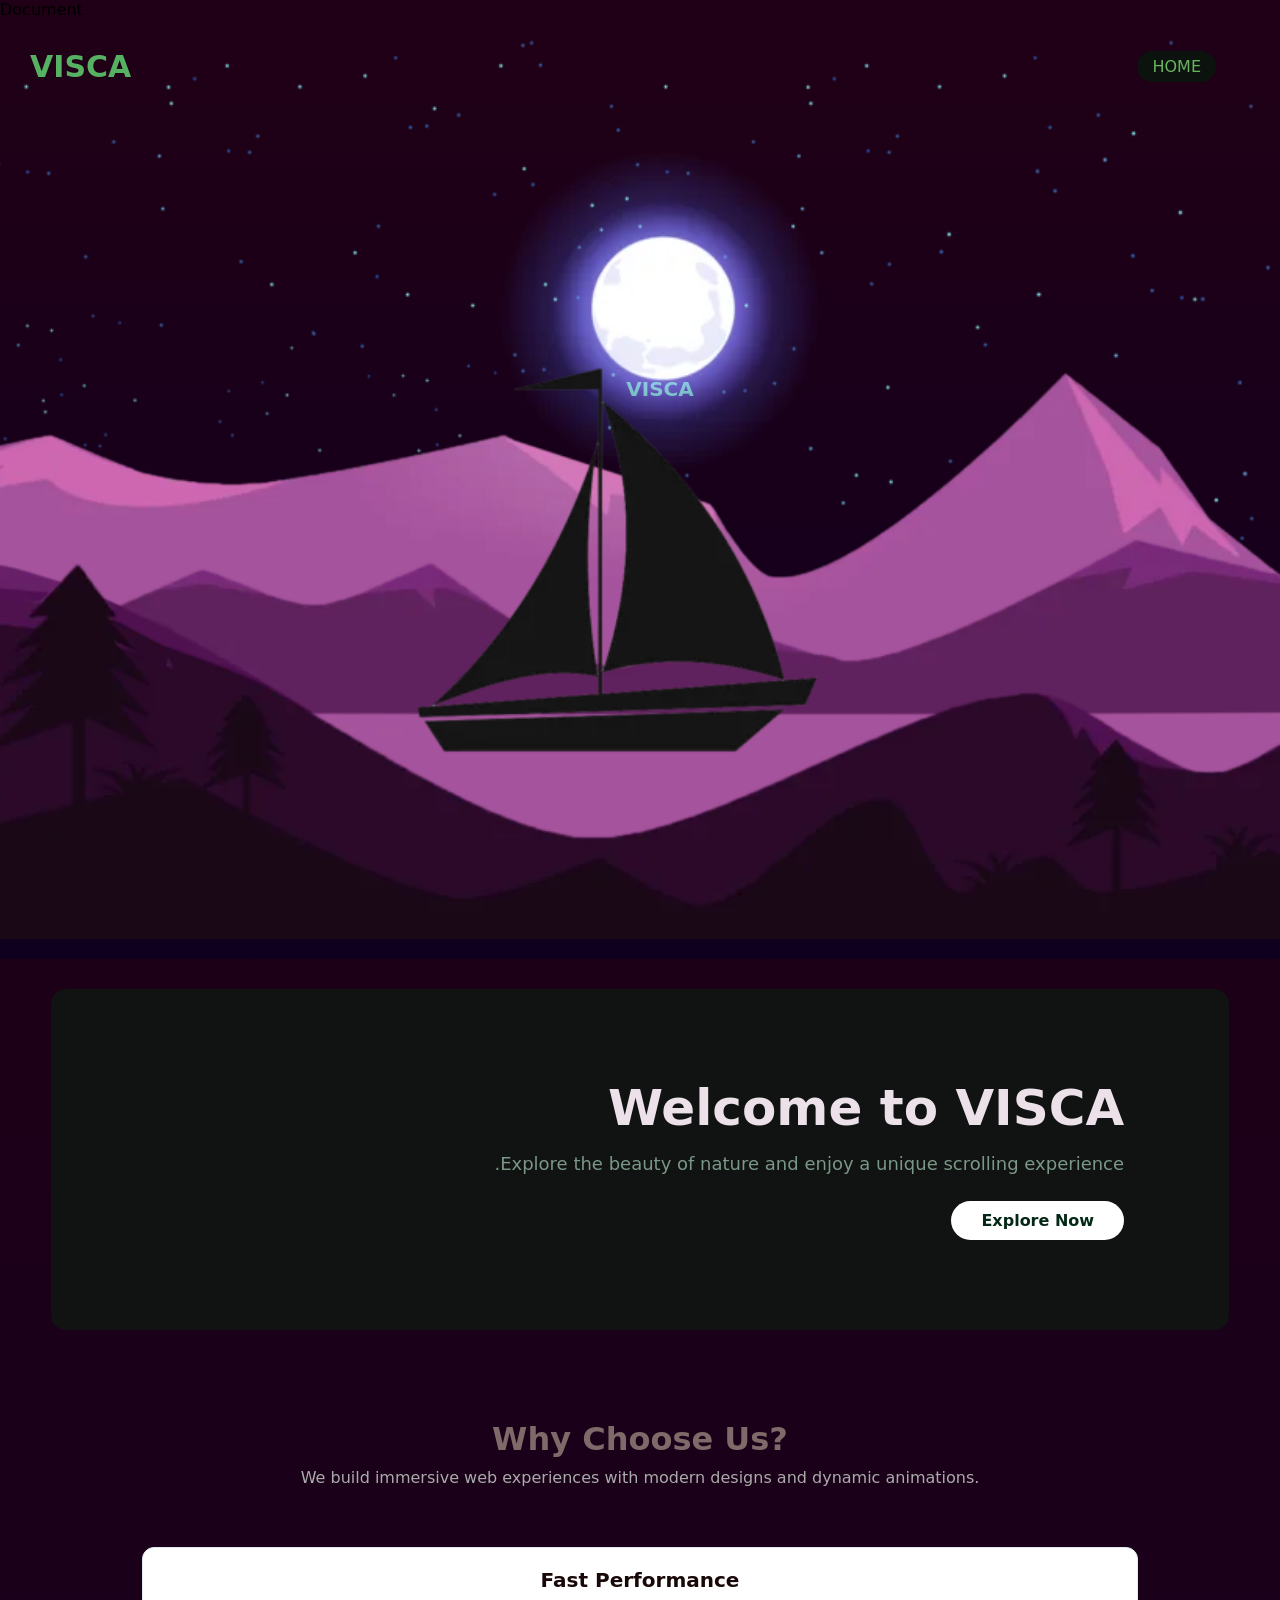
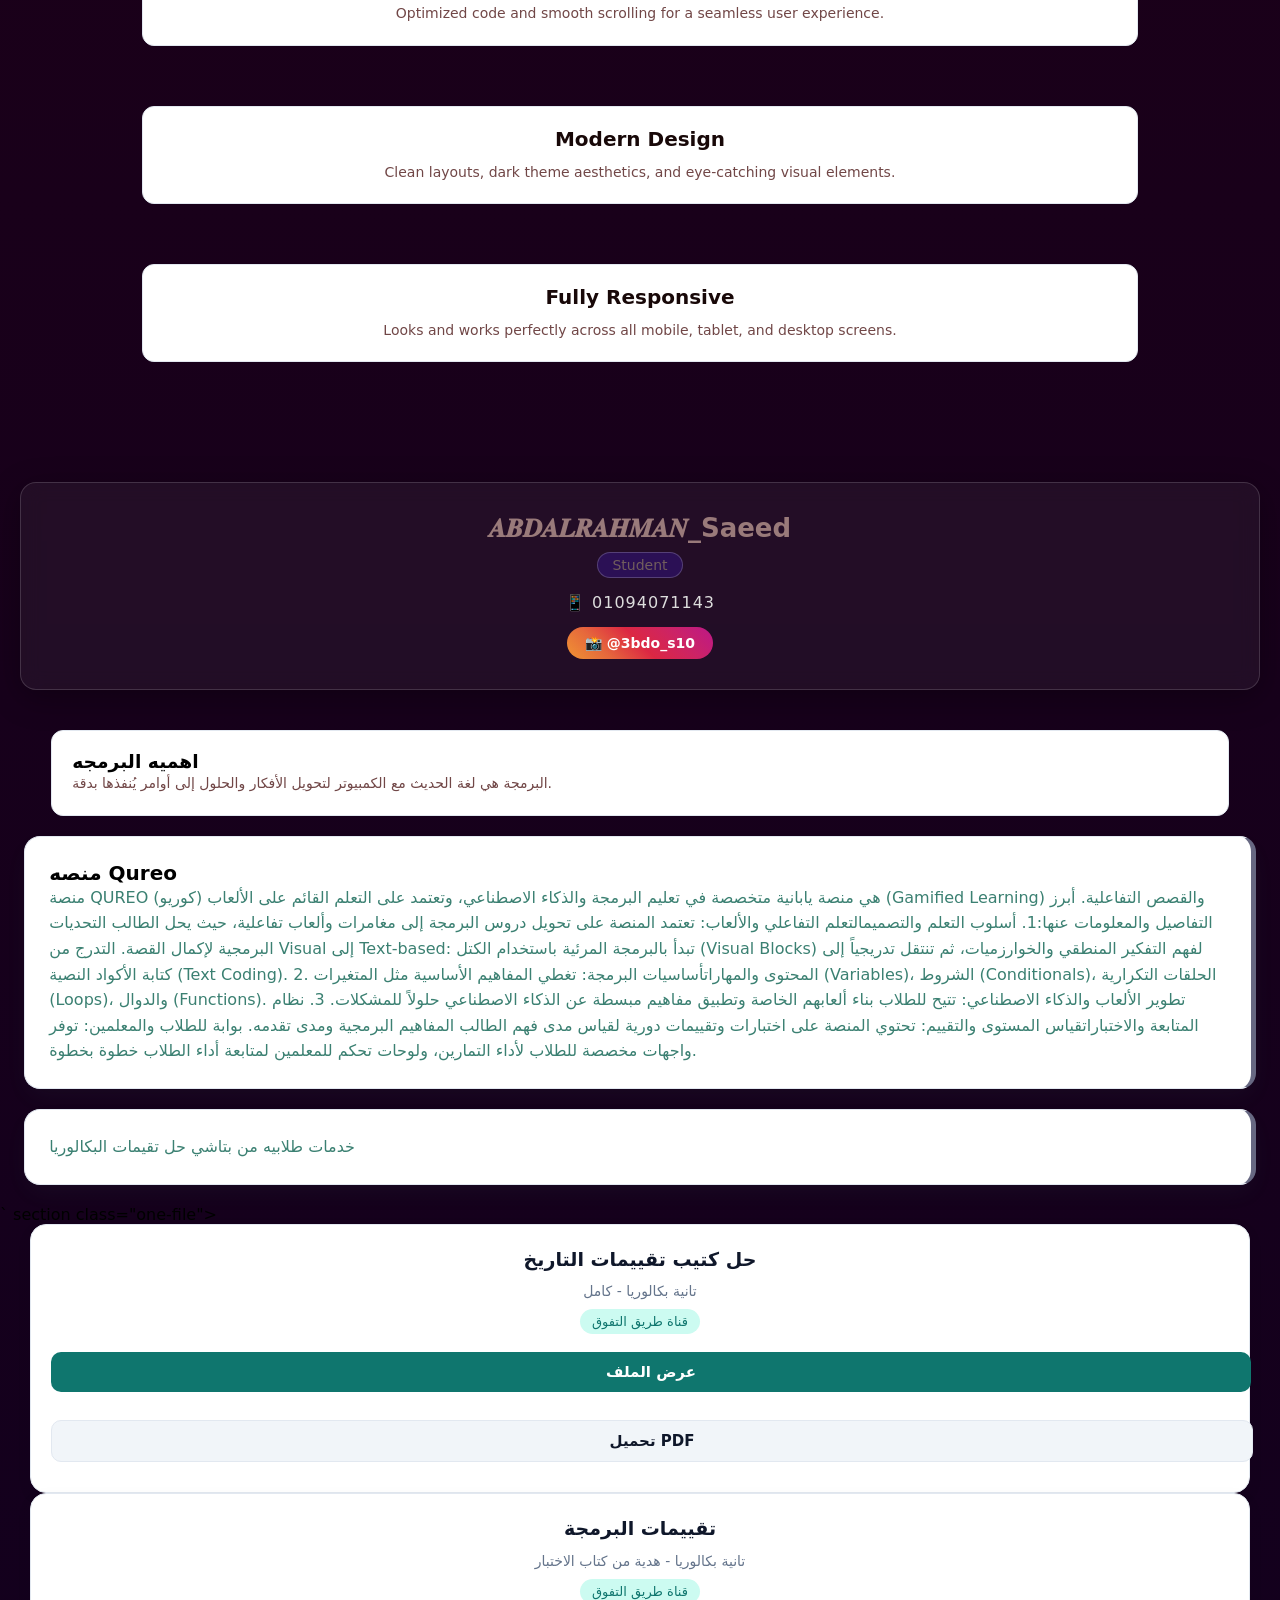
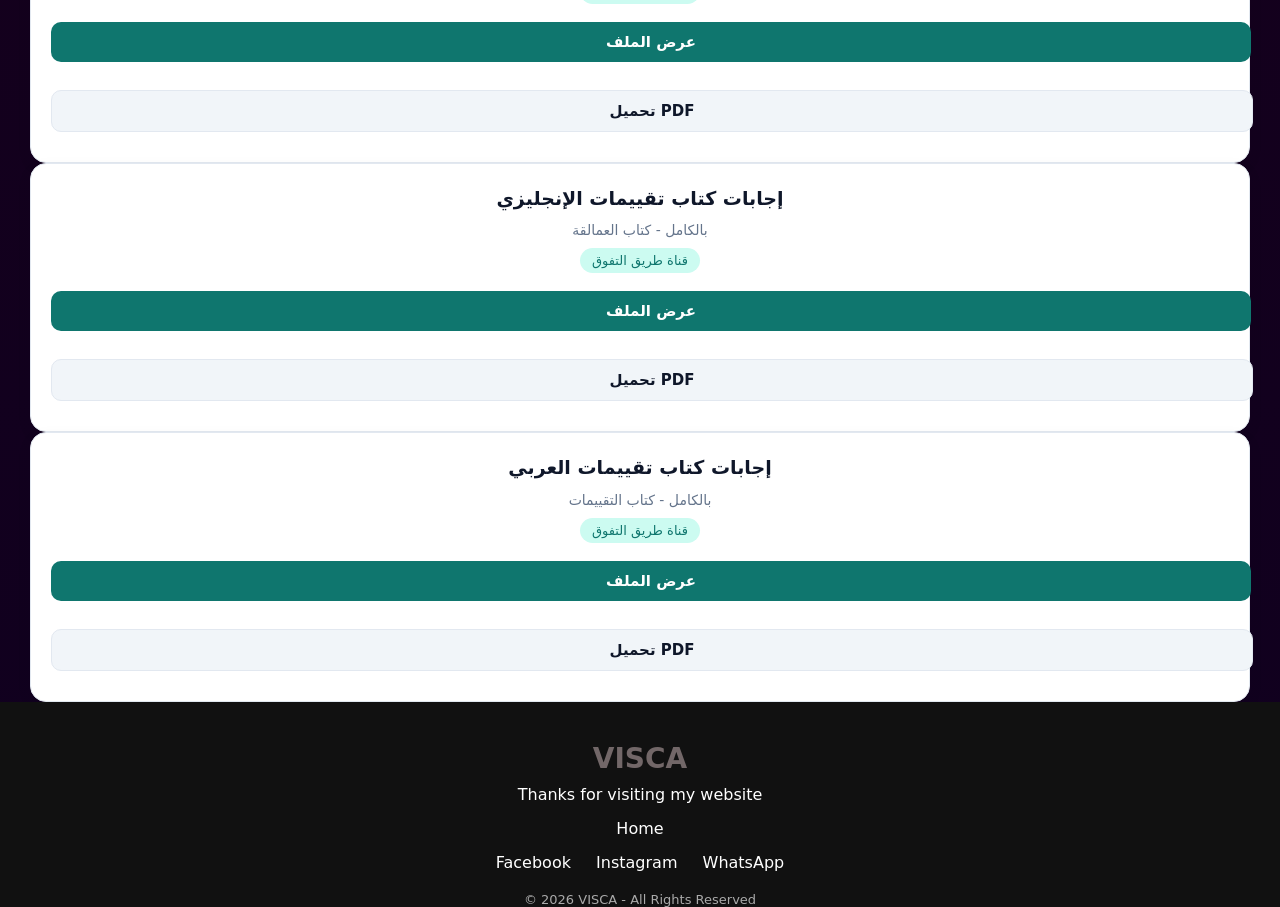
==== commit 8eb790b2: "Add files via upload" ====
--- a/index.html
+++ b/index.html
@@ -108,21 +108,25 @@
   </div>
 </section>
 </section>
+<div class="small-box">
+  <h3>إجابات كتاب تقييمات العربي</h3>
+  <p>بالكامل - كتاب التقييمات</p>
+  <span>قناة طريق التفوق</span>
+  <a href="pdfs/arb.pdf" target="_blank" class="btn-view">عرض الملف</a>
+  <a href="pdfs/arb.pdf" download class="btn-down">تحميل PDF</a>
+</div>
 <footer>
   <h3>VISCA</h3>
   <p>Thanks for visiting my website</p>
 
   <div class="footer-links">
     <a href="#home">Home</a>
-    <a href="#about">About Me</a>
-    <a href="#contact">Contact</a>
-    <a href="my-cv.pdf" target="_blank">My CV</a>
   </div>
 
   <div class="footer-social">
-    <a href="https://www.facebook.com/اسمك" target="_blank">Facebook</a>
-    <a href="https://www.instagram.com/اسمك" target="_blank">Instagram</a>
-    <a href="https://wa.me/201000000000" target="_blank">WhatsApp</a>
+    <a href="https://www.facebook.com/Abdelrahman Saeed" target="_blank">Facebook</a>
+    <a href="https://www.instagram.com/3bdo_s10" target="_blank">Instagram</a>
+    <a href="https://wa.me/2001094071143" target="_blank">WhatsApp</a>
   </div>
 
   <p class="copy">© 2026 VISCA - All Rights Reserved</p>
--- a/style.css
+++ b/style.css
@@ -10,7 +10,7 @@
 a{
 
     text-decoration: none;
-    color:rgb(105, 80, 80)
+    color:rgb(86, 177, 98)
 }
 header{
     position: fixed;
@@ -42,8 +42,8 @@
     border-radius: 20px;
 }
 header ul li a:hover, .active{
-background:#210737;
-color: rgb(123, 120, 181);
+background:#0c120e;
+color: rgb(105, 179, 96);
 
 }
 .main{
@@ -60,7 +60,7 @@
     bottom: 0;
     height: 100px;
     width:100% ;
-    background: linear-gradient(to top #10001f,transparent )
+    background: linear-gradient(to top #388472,transparent )
 }
 .main img{
 position: absolute;
@@ -73,7 +73,7 @@
     transform: translateY(100px);
 }
 .VISCA{
-    color: #f6ecf3;
+    color: #4ca671;
     font-size: 20PX;
     text-transform: uppercase;
     transform: translateY(-100px);
@@ -83,7 +83,7 @@
   width: 100%;
   max-width: 1150px;
   margin: 30px auto;
-  background: #1b0404;
+  background: #101311;
   color: #ece1e9;
   padding: 30px;
   border-radius: 15px;
@@ -113,13 +113,13 @@
 .content p {
     font-size: 18px;
     margin-bottom: 20px;
-    color: #7a4c4c;
+    color: #7a9787;
 }
 
 .content .btn {
     text-decoration: none;
     background: #fff;
-    color: #2b1055;
+    color: #042816;
     padding: 10px 30px;
     border-radius: 20px;
     font-weight: bold;
@@ -248,7 +248,7 @@
 
 .card:hover {
   transform: translateY(-8px);
-  box-shadow: 0 12px 24px rgba(0, 0, 0, 0.1);
+  box-shadow: 0 12px 24px rgba(84, 177, 91, 0.1);
 }
 .btn-primary {
   padding: 12px 28px;
@@ -275,18 +275,18 @@
   background: #ffffff; /* لون الخلفية */
   border-radius: 16px; /* انحناء الزوايا */
   border: 1px solid #e2e8f0; /* إطار ناعم */
-  box-shadow: 0 10px 25px -5px rgba(0, 0, 0, 0.08); /* ظل ناعم لخروج المربع عن الخلفية */
+  box-shadow: 0 10px 25px -5px rgba(65, 143, 111, 0.08); /* ظل ناعم لخروج المربع عن الخلفية */
   border-right: 5px solid #676882; /* شريط ملون جانبي لإضافة لمسة جمالية */
 }
 
 .styled-box h2 {
-  margin-top: 0;
-  color: #1e293b;
+  margin-top: 0
+  color: #438d88;
   font-size: 1.25rem;
 }
 
 .styled-box p {
-  color: #72a3e8;
+  color: #3b8072;
   line-height: 1.6;
   margin-bottom: 0;
 }
@@ -488,4 +488,94 @@
 
 .btn-down:hover {
   background: #e5e5e5;
+}
+/* ===== كروت المواد ===== */
+
+section {
+  display: grid;
+  grid-template-columns: repeat(auto-fill, minmax(260px, 1fr));
+  gap: 20px;
+  padding: 20px;
+  direction: rtl;
+}
+
+.small-box {
+  background: #fff;
+  border: 1px solid #e2e8f0;
+  border-radius: 16px;
+  padding: 20px;
+  text-align: center;
+  box-shadow: 0 5px 15px rgba(0,0,0,0.06);
+  transition: 0.3s;
+  display: flex;
+  flex-direction: column;
+  gap: 10px;
+}
+
+.small-box:hover {
+  transform: translateY(-5px);
+  box-shadow: 0 12px 25px rgba(0,0,0,0.12);
+}
+
+.small-box h3 {
+  font-size: 19px;
+  color: #0f172a;
+  line-height: 1.5;
+  margin: 0;
+}
+
+.small-box p {
+  font-size: 14px;
+  color: #64748b;
+  margin: 0;
+}
+
+.small-box span {
+  font-size: 13px;
+  color: #0f766e;
+  background: #ccfbf1;
+  padding: 5px 12px;
+  border-radius: 20px;
+  width: fit-content;
+  margin: 0 auto;
+}
+
+/* ===== الزرارين ===== */
+
+.btn-view, .btn-down {
+  display: block;
+  text-decoration: none;
+  padding: 11px;
+  border-radius: 10px;
+  font-weight: bold;
+  font-size: 15px;
+  text-align: center;
+  transition: 0.3s;
+}
+
+.btn-view {
+  background: #0f766e;
+  color: #fff;
+}
+
+.btn-view:hover {
+  background: #0d5c55;
+}
+
+.btn-down {
+  background: #f1f5f9;
+  color: #0f172a;
+  border: 1px solid #e2e8f0;
+}
+
+.btn-down:hover {
+  background: #e2e8f0;
+}
+
+/* ===== موبايل ===== */
+@media (max-width: 600px) {
+  section {
+    grid-template-columns: 1fr;
+    padding: 12px;
+  }
 }
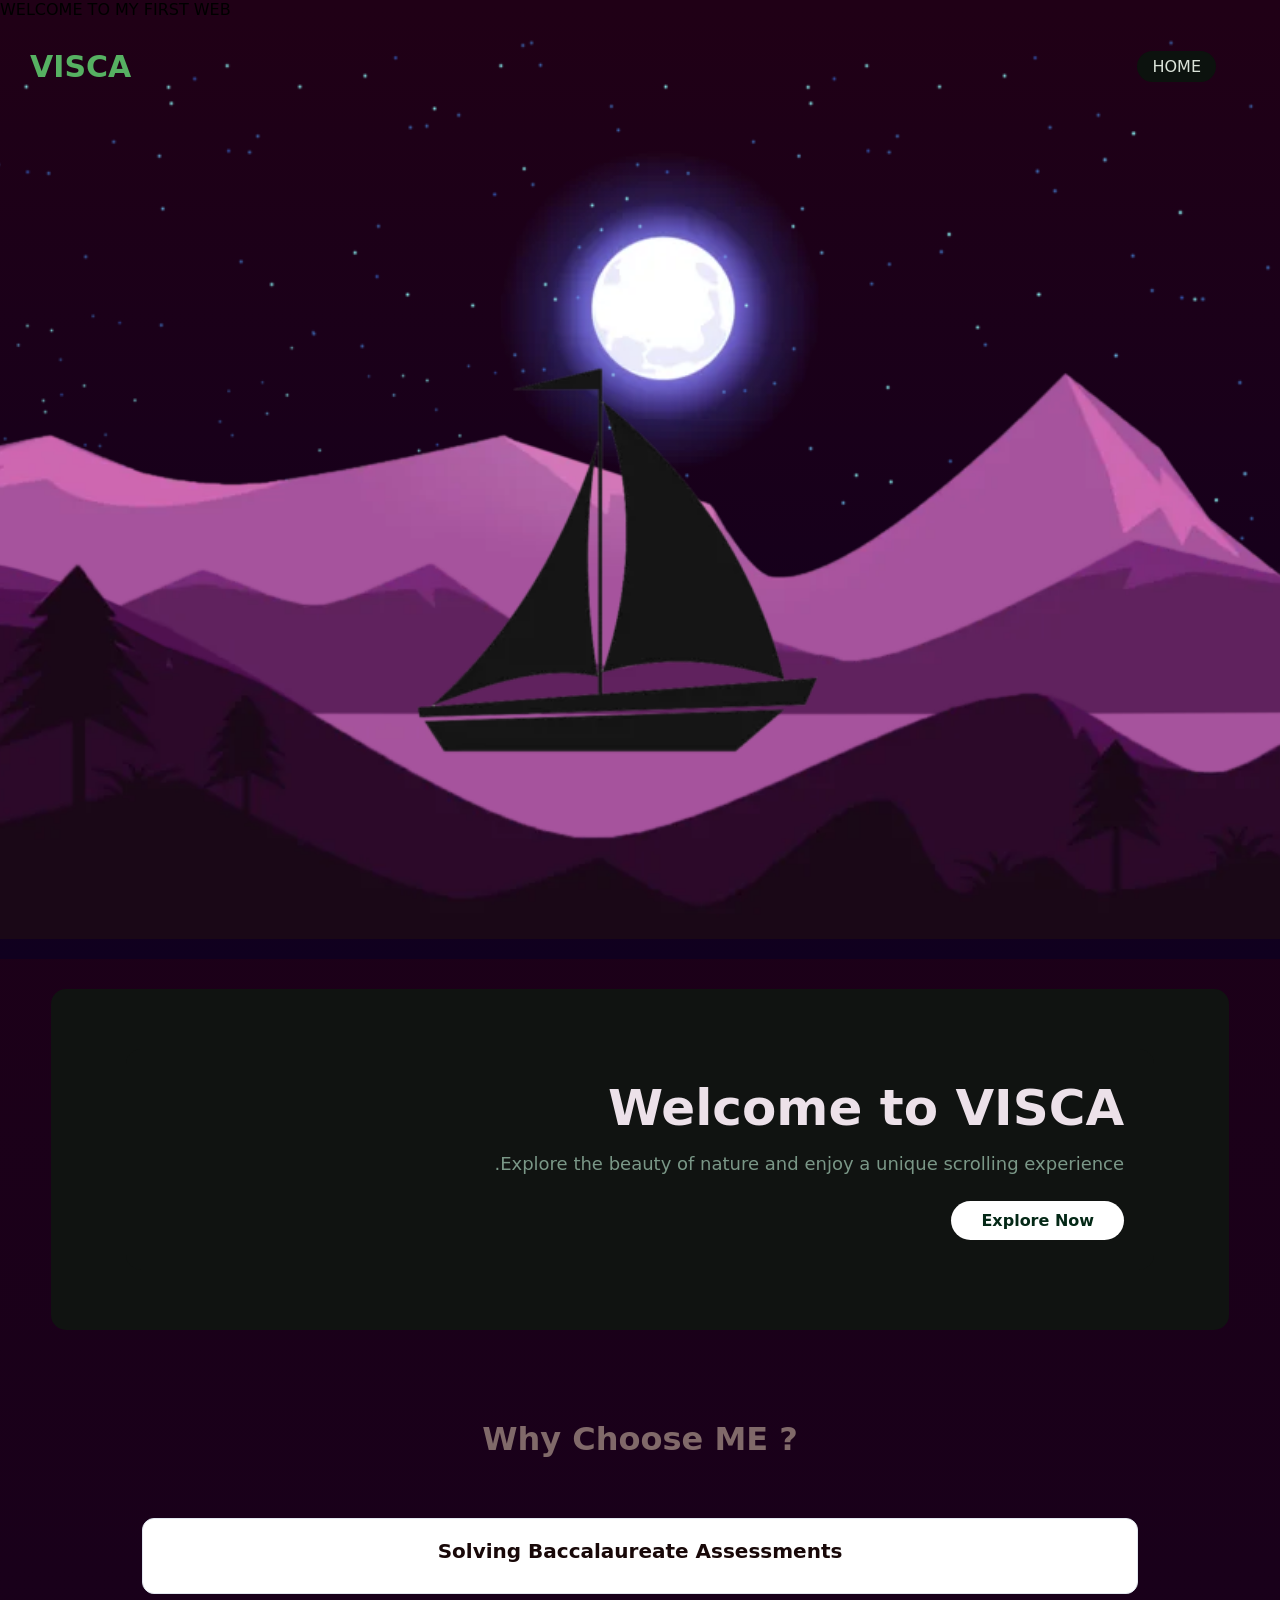
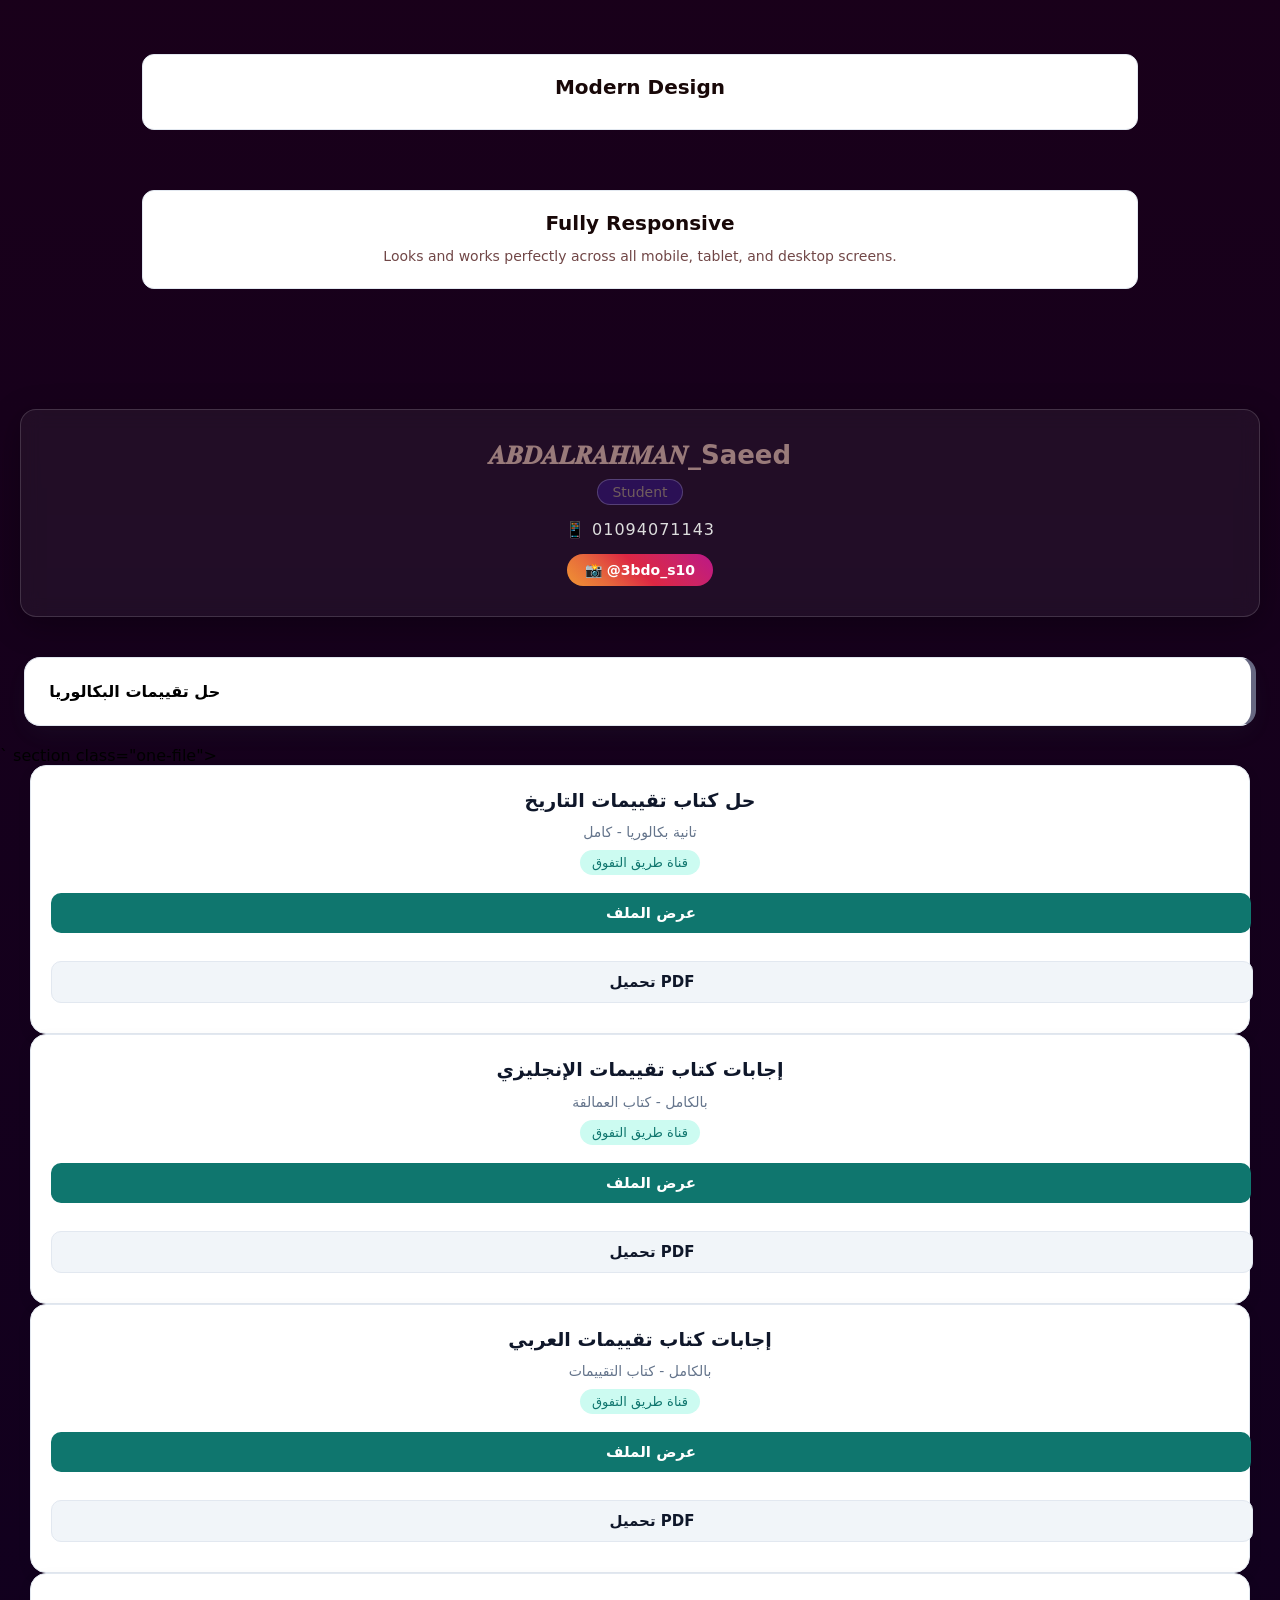
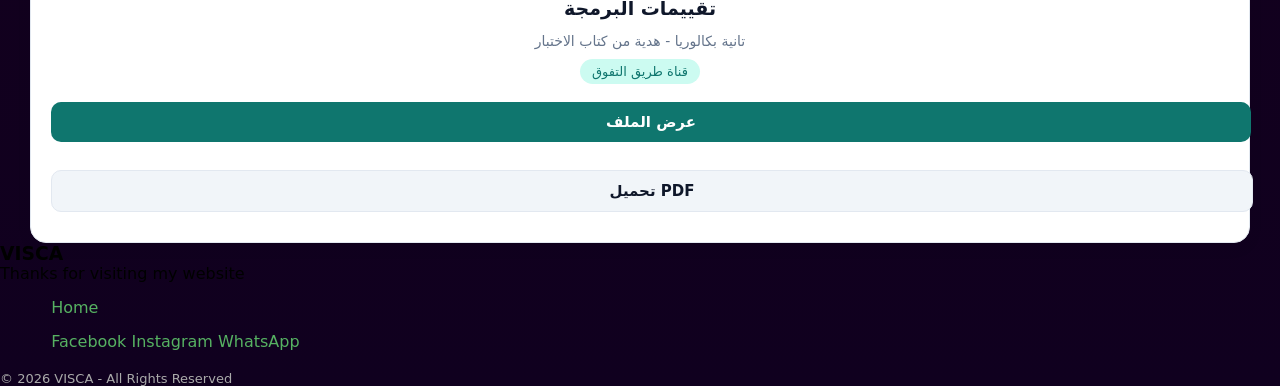
==== commit 76472167: "Add files via upload" ====
--- a/index.html
+++ b/index.html
@@ -4,7 +4,7 @@
     <meta charset="UTF-8">
    <meta name="viewport" content="width=device-width, initial-scale=1.0">
     <link rel="stylesheet" href="style.css"
-    <title>Document</title>
+    <title>WELCOME TO MY FIRST WEB </title>
 </head>
 <body>
     <header>
@@ -16,7 +16,7 @@
     </header>
     <section class="main">
    <img src="stars1-1024x576.png" id="stars">
-   <h2 class="VISCA">VISCA</h2>
+   <h2 class="VISCA"></h2>
    <img src="moon2-1024x576.png.webp" id="moon">
 <img src="mountains3-1024x576.png.webp" id="mountain 3">
 <img src="mountains4-1024x576.png.webp" id="mountain 4">
@@ -35,17 +35,16 @@
 </div>
 </div>
 <div class="details-section">
-    <h3>Why Choose Us?</h3>
-    <p class="section-desc">We build immersive web experiences with modern designs and dynamic animations.</p>
+    <h3>Why Choose ME ?</h3>
+    <p class="section-desc"></p>
     
     <div class="cards-container">
-        <div class="card">
-            <h4>Fast Performance</h4>
-            <p>Optimized code and smooth scrolling for a seamless user experience.</p>
-        </div>
+                <div class="card">
+            <h4>Solving Baccalaureate Assessments</h4>
+            
+</div>
         <div class="card">
             <h4>Modern Design</h4>
-            <p>Clean layouts, dark theme aesthetics, and eye-catching visual elements.</p>
         </div>
         <div class="card">
             <h4>Fully Responsive</h4>
@@ -65,25 +64,14 @@
         </a>
     </div>
 </div>
-<div class="card">
-  <h3>اهميه البرمجه</h3>
-  <p>البرمجة هي لغة الحديث مع الكمبيوتر لتحويل الأفكار والحلول إلى أوامر يُنفذها بدقة.</p>
-</div>
-
 <div class="styled-box">
-  <h2>منصه Qureo</h2>
-  <p>منصة QUREO (كوريو) هي منصة يابانية متخصصة في تعليم البرمجة والذكاء الاصطناعي، وتعتمد على التعلم القائم على الألعاب (Gamified Learning) والقصص التفاعلية.  أبرز التفاصيل والمعلومات عنها:1. أسلوب التعلم والتصميمالتعلم التفاعلي والألعاب: تعتمد المنصة على تحويل دروس البرمجة إلى مغامرات وألعاب تفاعلية، حيث يحل الطالب التحديات البرمجية لإكمال القصة.  التدرج من Visual إلى Text-based: تبدأ بالبرمجة المرئية باستخدام الكتل (Visual Blocks) لفهم التفكير المنطقي والخوارزميات، ثم تنتقل تدريجياً إلى كتابة الأكواد النصية (Text Coding).  2. المحتوى والمهاراتأساسيات البرمجة: تغطي المفاهيم الأساسية مثل المتغيرات (Variables)، الشروط (Conditionals)، الحلقات التكرارية (Loops)، والدوال (Functions).  تطوير الألعاب والذكاء الاصطناعي: تتيح للطلاب بناء ألعابهم الخاصة وتطبيق مفاهيم مبسطة عن الذكاء الاصطناعي حلولاً للمشكلات.  3. نظام المتابعة والاختباراتقياس المستوى والتقييم: تحتوي المنصة على اختبارات وتقييمات دورية لقياس مدى فهم الطالب المفاهيم البرمجية ومدى تقدمه.  بوابة للطلاب والمعلمين: توفر واجهات مخصصة للطلاب لأداء التمارين، ولوحات تحكم للمعلمين لمتابعة أداء الطلاب خطوة بخطوة.  </p>
-</div>
-<div class="styled-box">
-    <P>خدمات طلابيه من بتاشي 
-        حل تقيمات البكالوريا
-    </P>
+    <h4>حل تقييمات البكالوريا</h4>
 
 </div>`
 
 section class="one-file">
   <div class="small-box">
-    <h3>حل كتيب تقييمات التاريخ</h3>
+    <h3>حل كتاب تقييمات التاريخ</h3>
     <p>تانية بكالوريا - كامل</p>
     <span>قناة طريق التفوق</span>
     <a href="pdfs/tarikh.pdf" target="_blank" class="btn-view">عرض الملف</a>
@@ -91,14 +79,6 @@
   </div>
 </section>
 
-  <!-- مربع البرمجة الجديد -->
-  <div class="small-box">
-    <h3>تقييمات البرمجة</h3>
-    <p>تانية بكالوريا - هدية من كتاب الاختبار</p>
-    <span>قناة طريق التفوق</span>
-    <a href="pdfs/prog.pdf" target="_blank" class="btn-view">عرض الملف</a>
-    <a href="pdfs/prog.pdf" download class="btn-down">تحميل PDF</a>
-  </div>
   <div class="small-box">
     <h3>إجابات كتاب تقييمات الإنجليزي</h3>
     <p>بالكامل - كتاب العمالقة</p>
@@ -115,7 +95,14 @@
   <a href="pdfs/arb.pdf" target="_blank" class="btn-view">عرض الملف</a>
   <a href="pdfs/arb.pdf" download class="btn-down">تحميل PDF</a>
 </div>
-<footer>
+ <!-- مربع البرمجة الجديد -->
+  <div class="small-box">
+    <h3>تقييمات البرمجة</h3>
+    <p>تانية بكالوريا - هدية من كتاب الاختبار</p>
+    <span>قناة طريق التفوق</span>
+    <a href="pdfs/prog.pdf" target="_blank" class="btn-view">عرض الملف</a>
+    <a href="pdfs/prog.pdf" download class="btn-down">تحميل PDF</a>
+  </div>
   <h3>VISCA</h3>
   <p>Thanks for visiting my website</p>
 
--- a/style.css
+++ b/style.css
@@ -43,7 +43,7 @@
 }
 header ul li a:hover, .active{
 background:#0c120e;
-color: rgb(105, 179, 96);
+color: rgb(219, 227, 217);
 
 }
 .main{
@@ -60,7 +60,7 @@
     bottom: 0;
     height: 100px;
     width:100% ;
-    background: linear-gradient(to top #388472,transparent )
+    background: linear-gradient(to top #b3bdbb,transparent )
 }
 .main img{
 position: absolute;
@@ -73,7 +73,7 @@
     transform: translateY(100px);
 }
 .VISCA{
-    color: #4ca671;
+    color: #ecf3ef;
     font-size: 20PX;
     text-transform: uppercase;
     transform: translateY(-100px);
@@ -279,11 +279,6 @@
   border-right: 5px solid #676882; /* شريط ملون جانبي لإضافة لمسة جمالية */
 }
 
-.styled-box h2 {
-  margin-top: 0
-  color: #438d88;
-  font-size: 1.25rem;
-}
 
 .styled-box p {
   color: #3b8072;
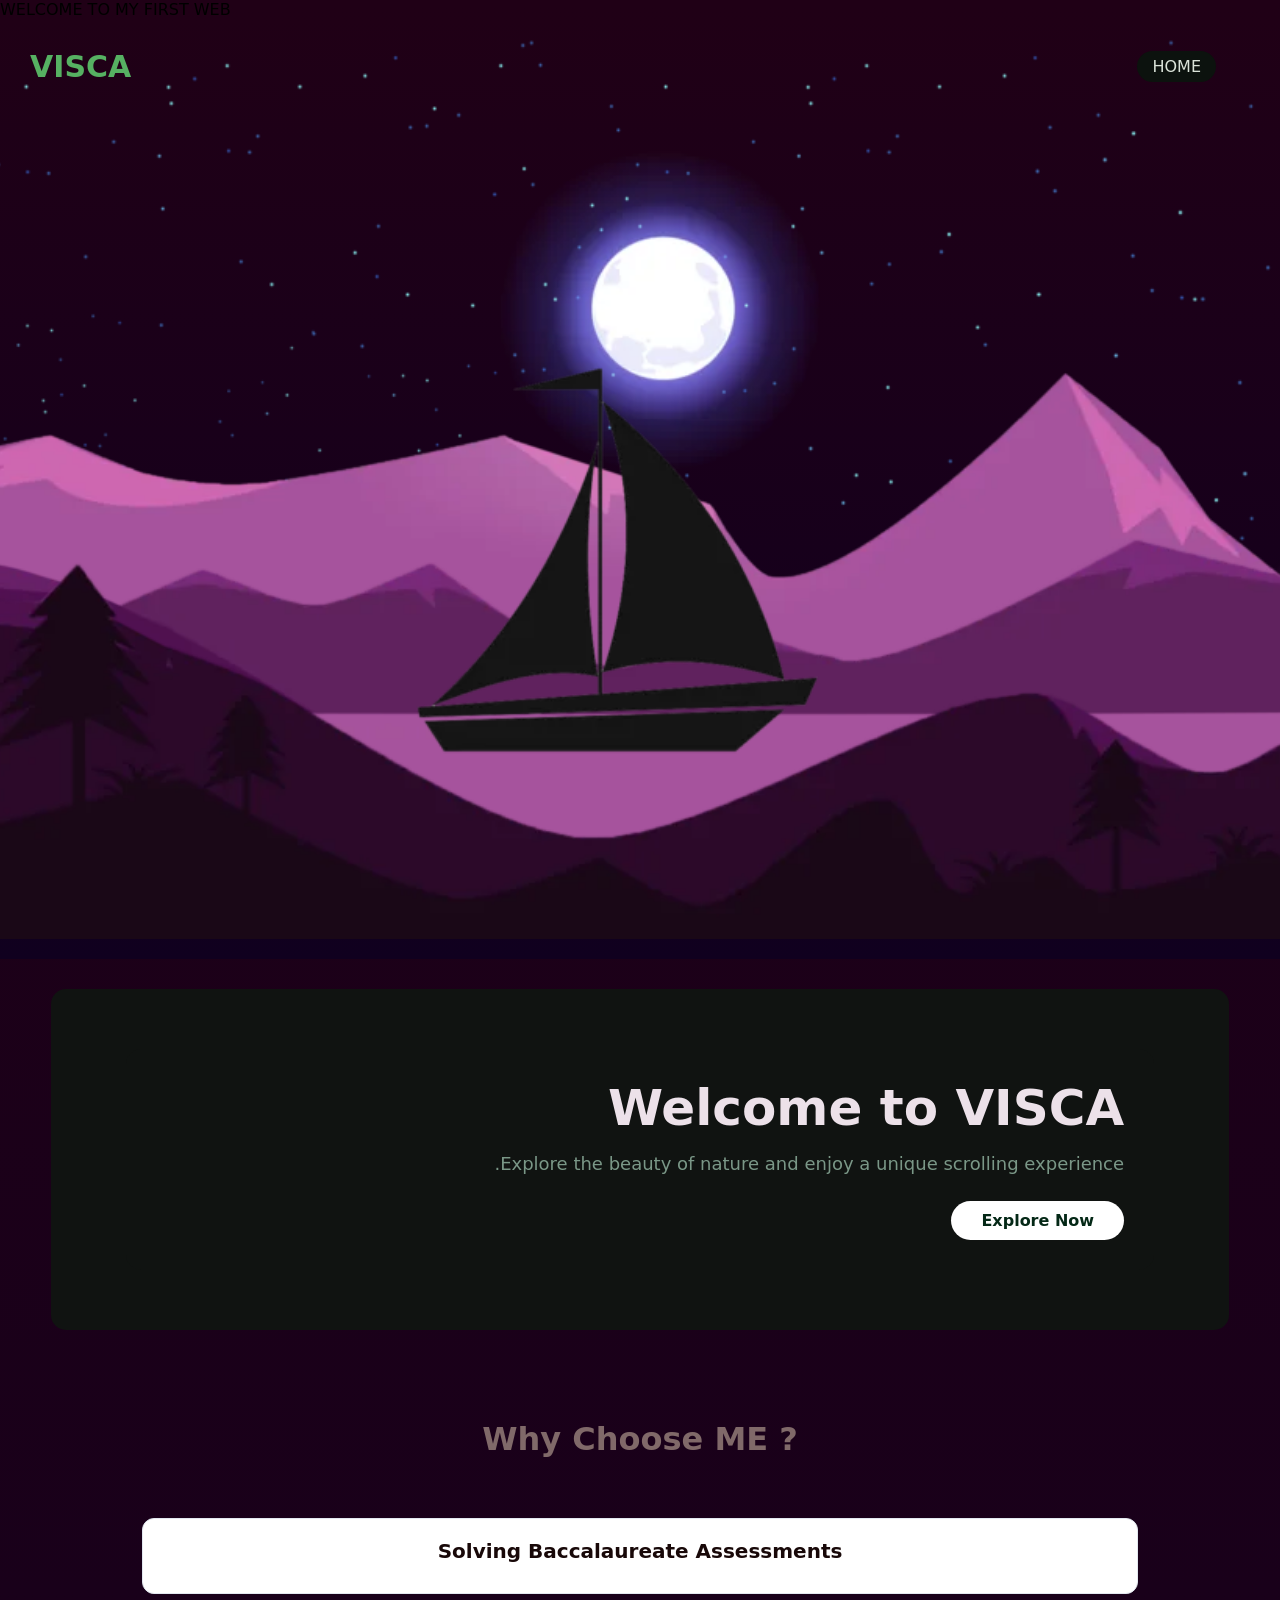
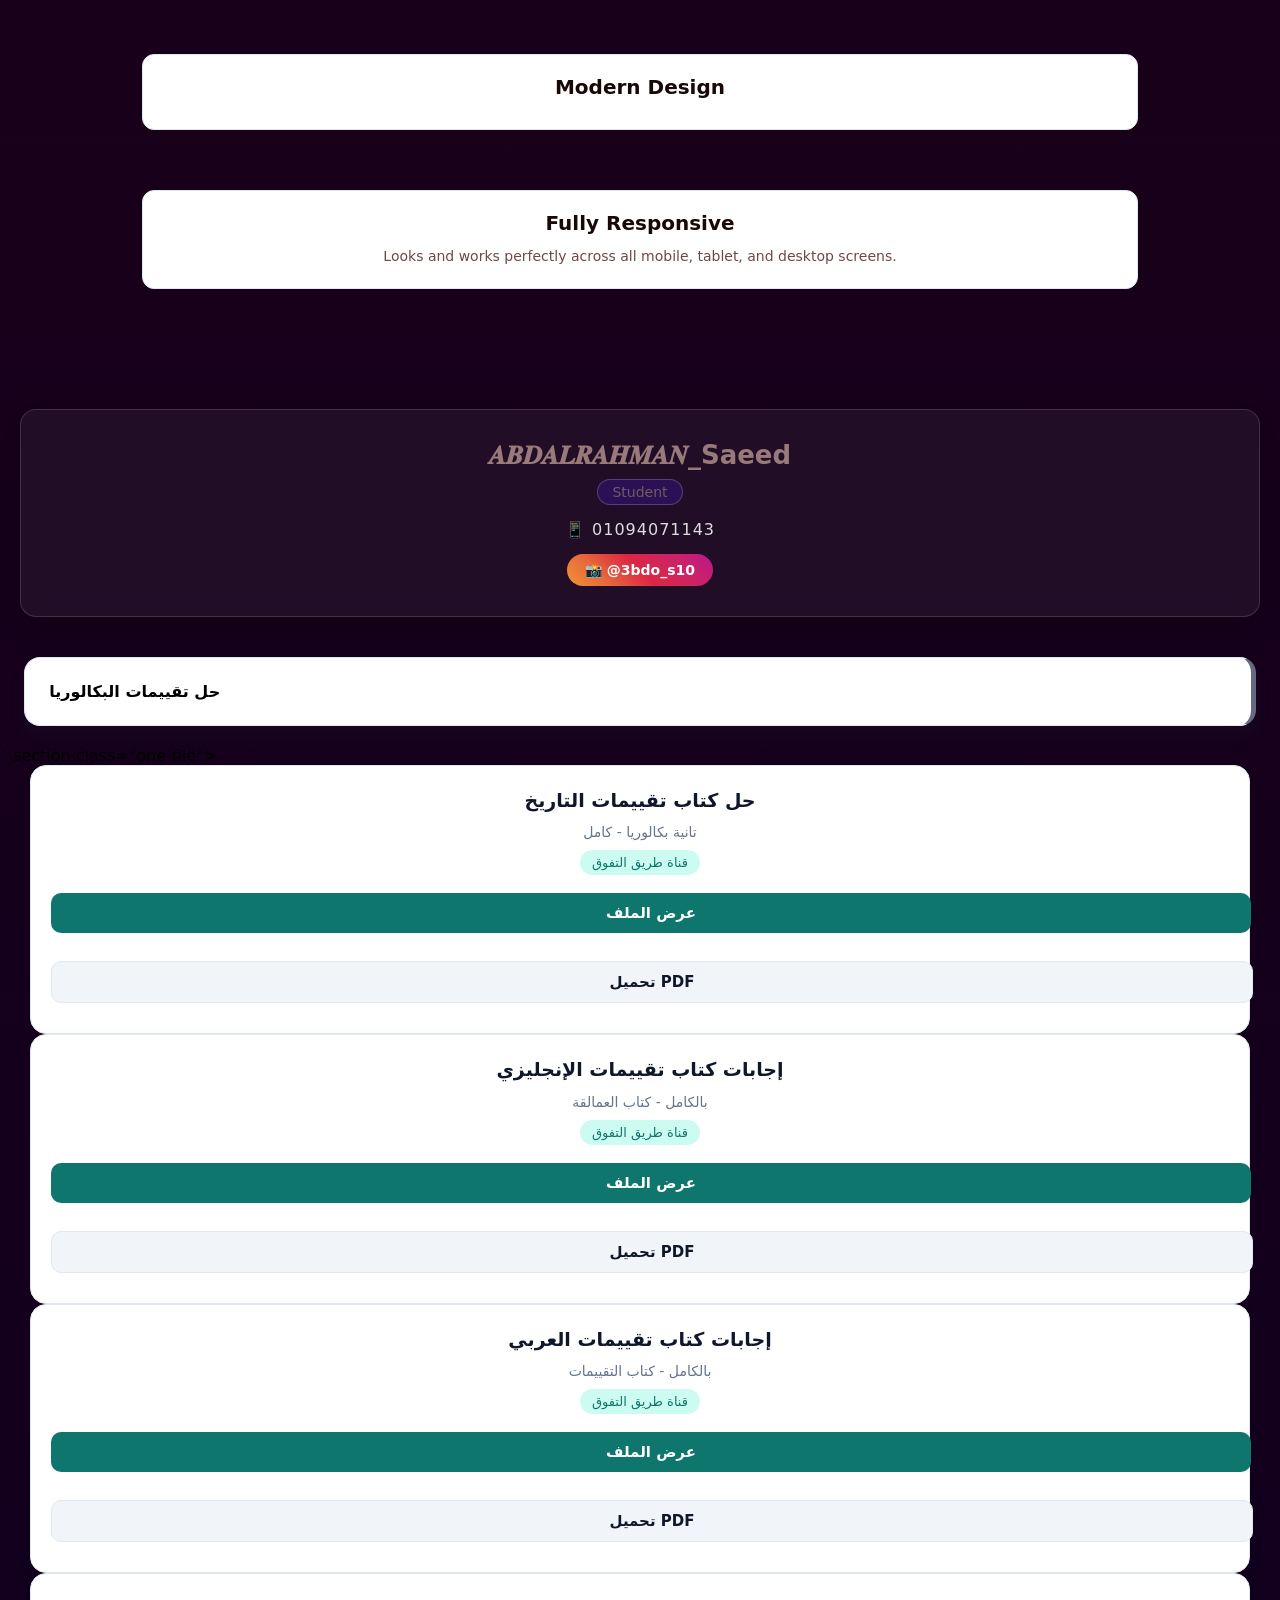
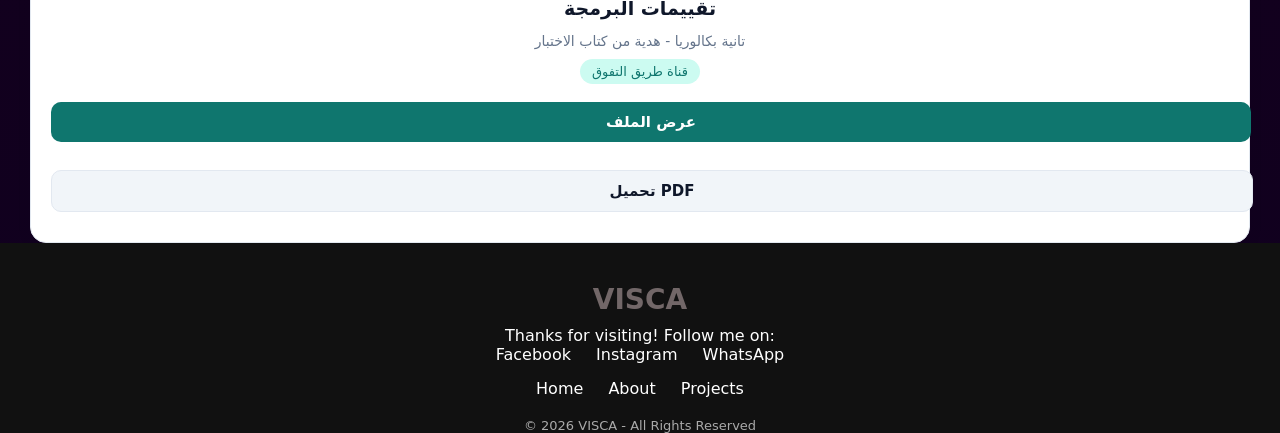
==== commit 699f3e4a: "Add files via upload" ====
--- a/index.html
+++ b/index.html
@@ -103,20 +103,23 @@
     <a href="pdfs/prog.pdf" target="_blank" class="btn-view">عرض الملف</a>
     <a href="pdfs/prog.pdf" download class="btn-down">تحميل PDF</a>
   </div>
-  <h3>VISCA</h3>
-  <p>Thanks for visiting my website</p>
+  <footer>
+    <h3>VISCA</h3>
+    <p>Thanks for visiting! Follow me on:</p>
 
-  <div class="footer-links">
-    <a href="#home">Home</a>
-  </div>
+    <div class="social-links">
+        <a href="https://www.facebook.com/AbdelrahmanSaeed" target="_blank">Facebook</a>
+        <a href="https://www.instagram.com/3bdo_s10" target="_blank">Instagram</a>
+        <a href="https://wa.me/201094071143" target="_blank">WhatsApp</a>
+    </div>
 
-  <div class="footer-social">
-    <a href="https://www.facebook.com/Abdelrahman Saeed" target="_blank">Facebook</a>
-    <a href="https://www.instagram.com/3bdo_s10" target="_blank">Instagram</a>
-    <a href="https://wa.me/2001094071143" target="_blank">WhatsApp</a>
-  </div>
+    <div class="footer-links">
+        <a href="#home">Home</a>
+        <a href="#about">About</a>
+        <a href="#projects">Projects</a>
+    </div>
 
-  <p class="copy">© 2026 VISCA - All Rights Reserved</p>
+    <p class="copy">© 2026 VISCA - All Rights Reserved</p>
 </footer>
 </body>
 </html> 
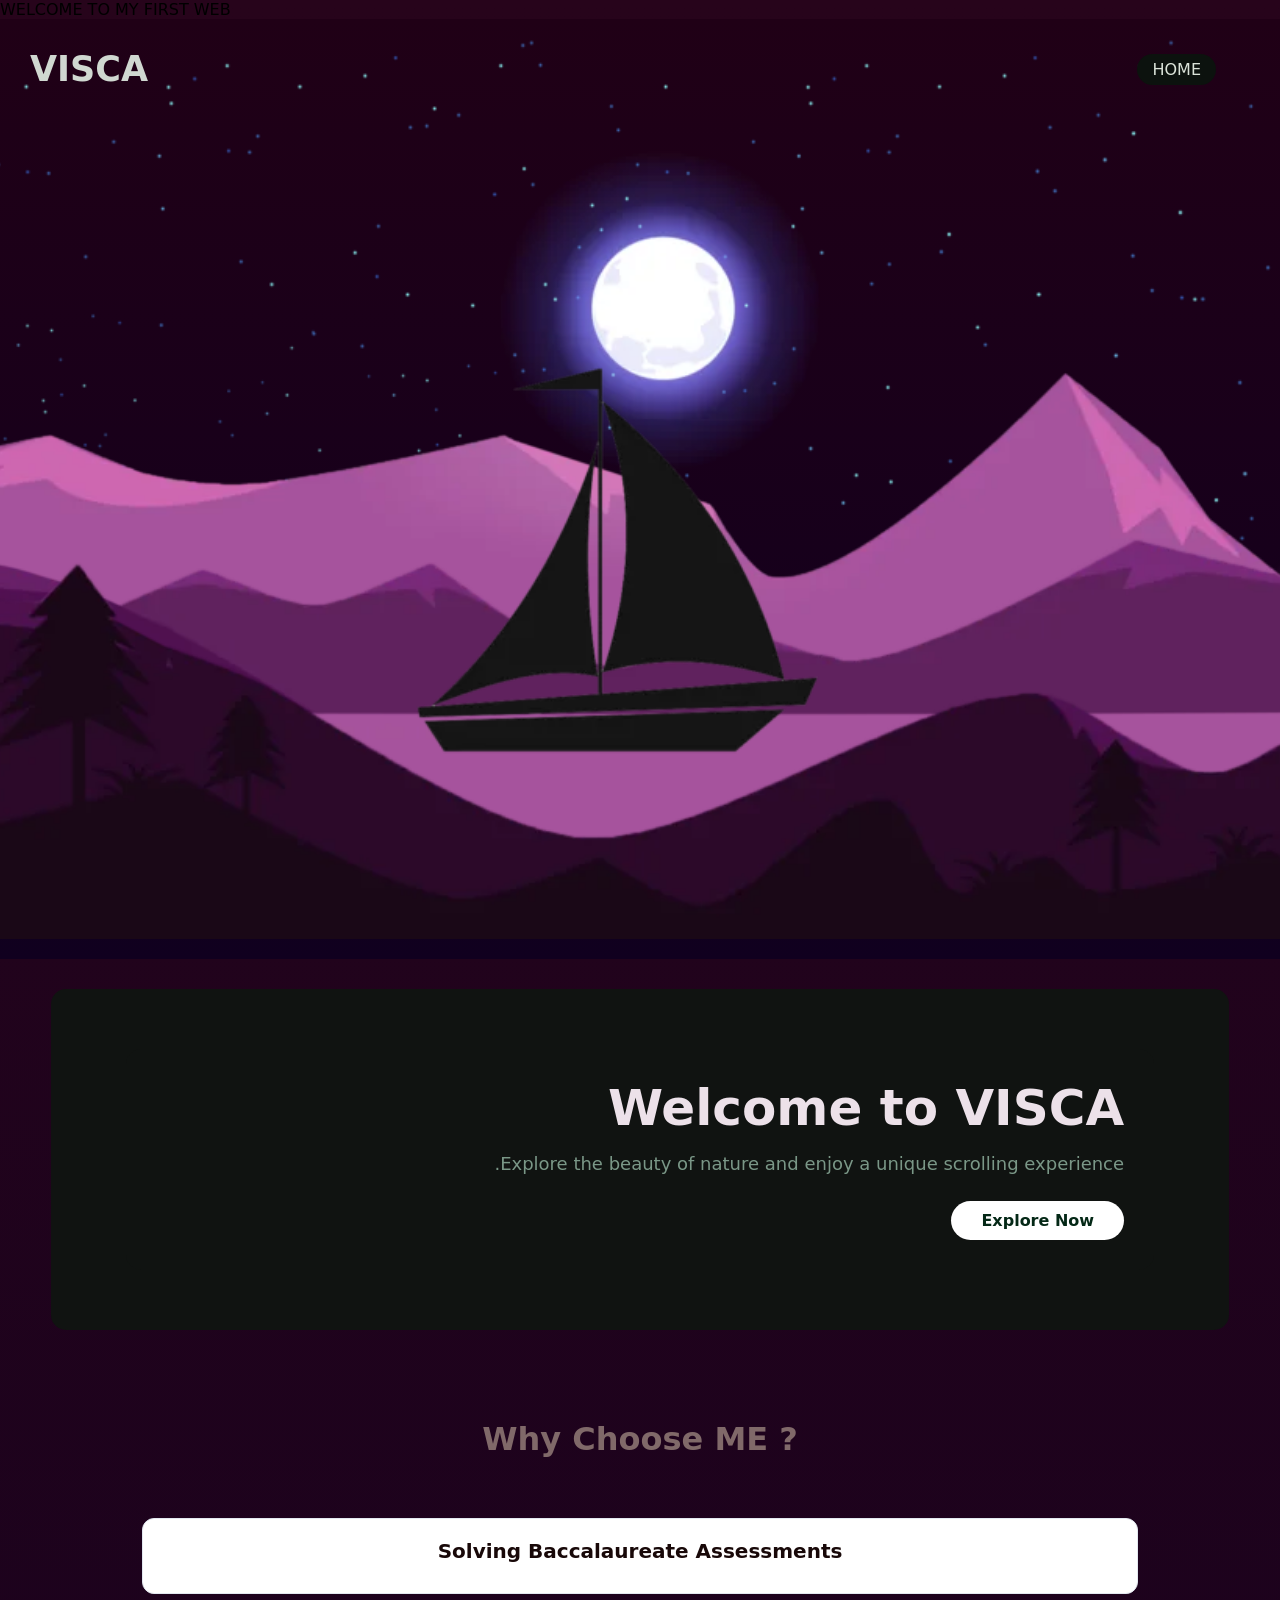
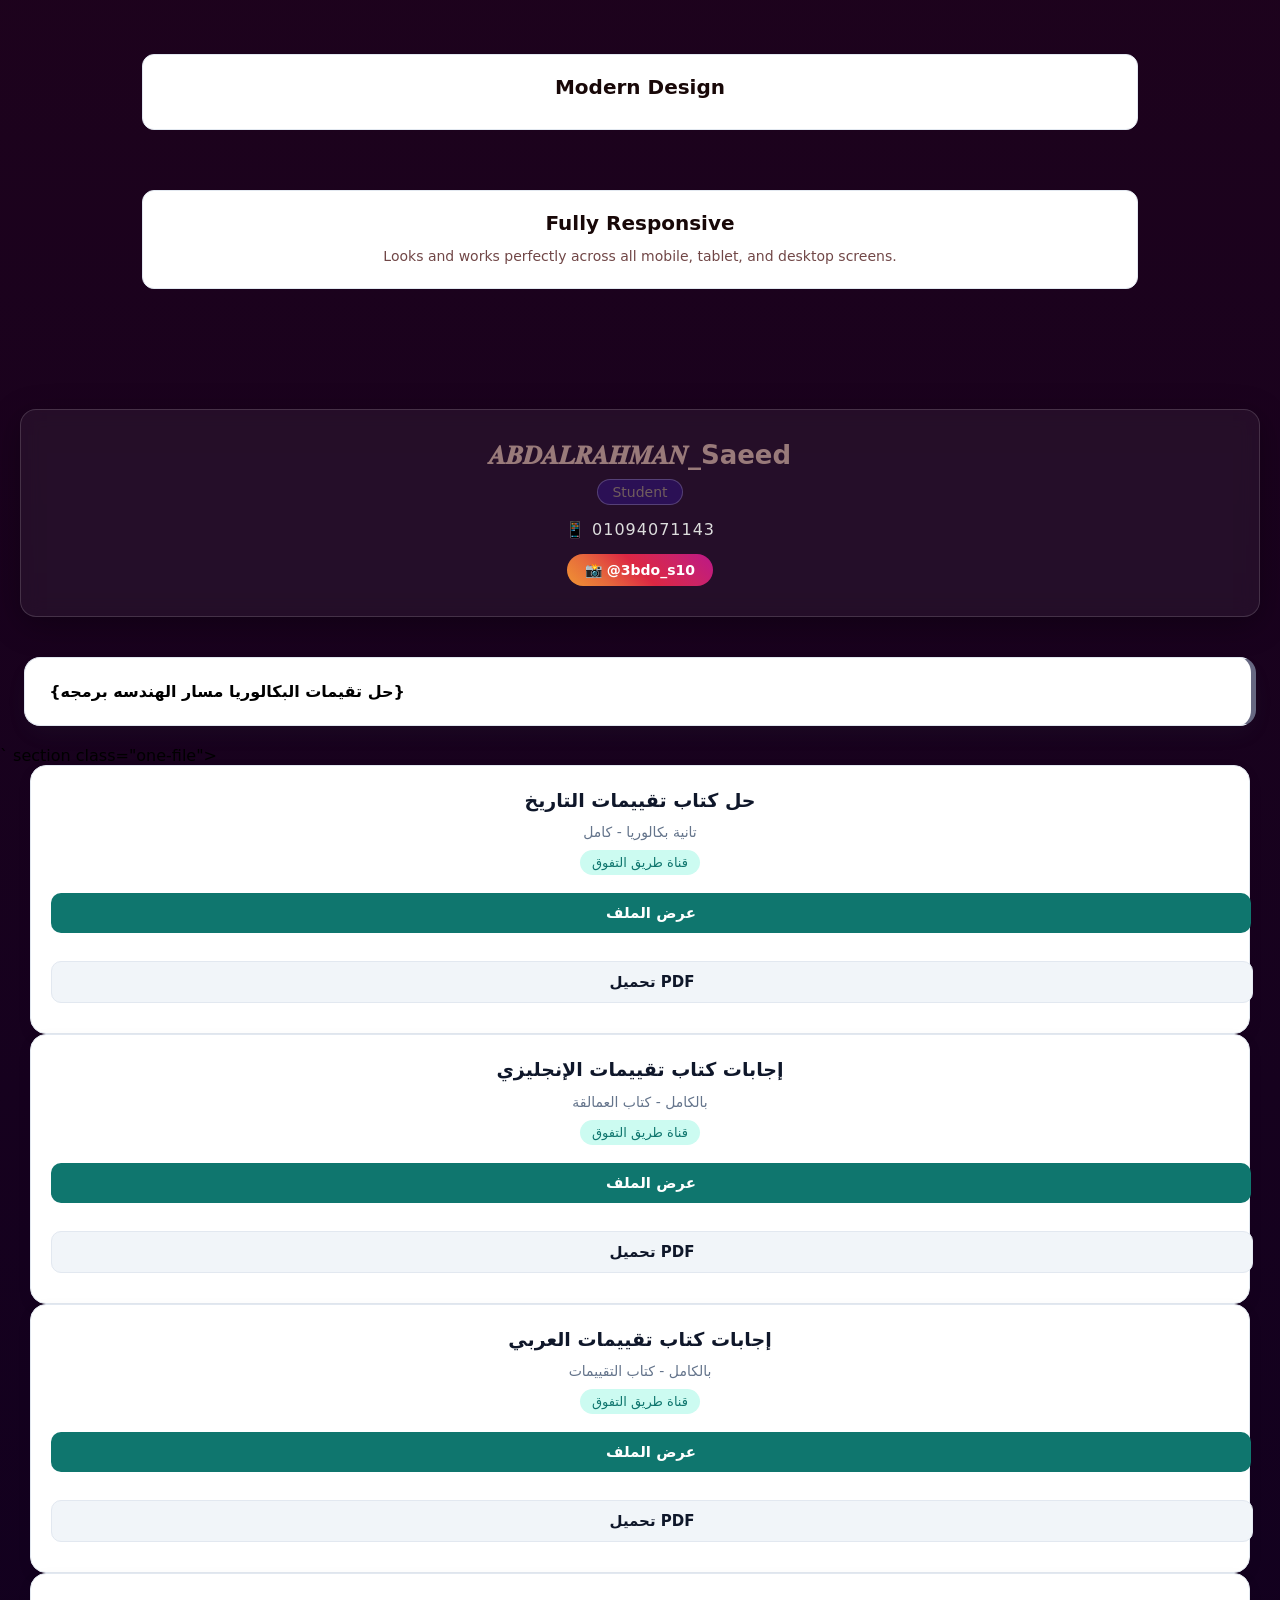
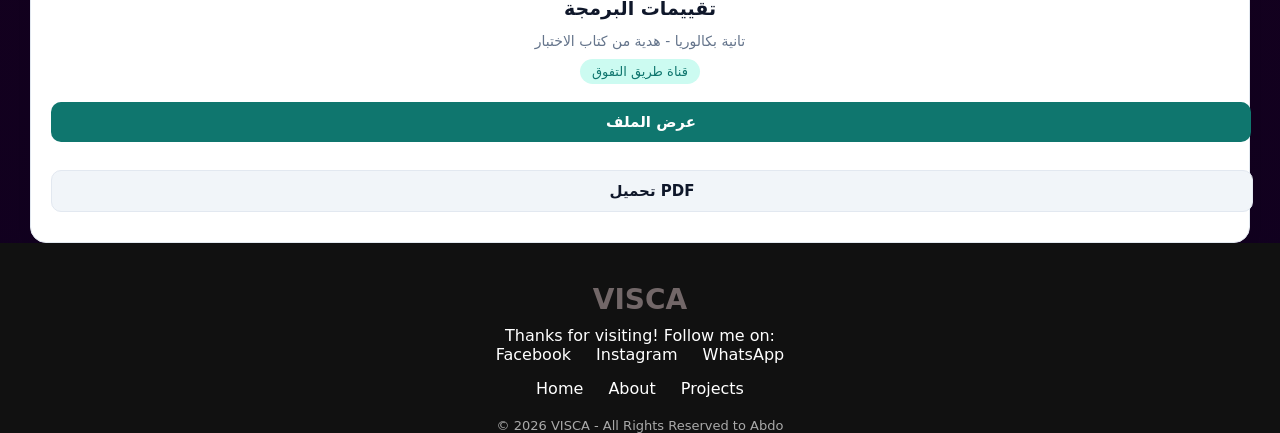
==== commit d304adbf: "Add files via upload" ====
--- a/index.html
+++ b/index.html
@@ -65,7 +65,7 @@
     </div>
 </div>
 <div class="styled-box">
-    <h4>حل تقييمات البكالوريا</h4>
+    <h4>{حل تقيمات البكالوريا مسار الهندسه برمجه}</h4>
 
 </div>`
 
@@ -119,7 +119,7 @@
         <a href="#projects">Projects</a>
     </div>
 
-    <p class="copy">© 2026 VISCA - All Rights Reserved</p>
+    <p class="copy">© 2026 VISCA - All Rights Reserved to Abdo </p>
 </footer>
 </body>
 </html> 
--- a/style.css
+++ b/style.css
@@ -3,14 +3,14 @@
     padding: 0;
 }
 body{
-    background:linear-gradient(#200016,#10001f);
+    background:linear-gradient(#27041b,#10001f);
     height: 100vh;
     font-family:system-ui, -apple-system, BlinkMacSystemFont, 'Segoe UI', Roboto, Oxygen, Ubuntu, Cantarell, 'Open Sans', 'Helvetica Neue', sans-serif;
 }
 a{
 
     text-decoration: none;
-    color:rgb(86, 177, 98)
+    color:rgb(208, 216, 209)
 }
 header{
     position: fixed;
@@ -23,7 +23,7 @@
 
 }
 header .logo{
-font-size:30px ;
+font-size:35px ;
 text-transform:uppercase ;
 
 }
@@ -73,7 +73,7 @@
     transform: translateY(100px);
 }
 .VISCA{
-    color: #ecf3ef;
+    color: #010b05;
     font-size: 20PX;
     text-transform: uppercase;
     transform: translateY(-100px);
